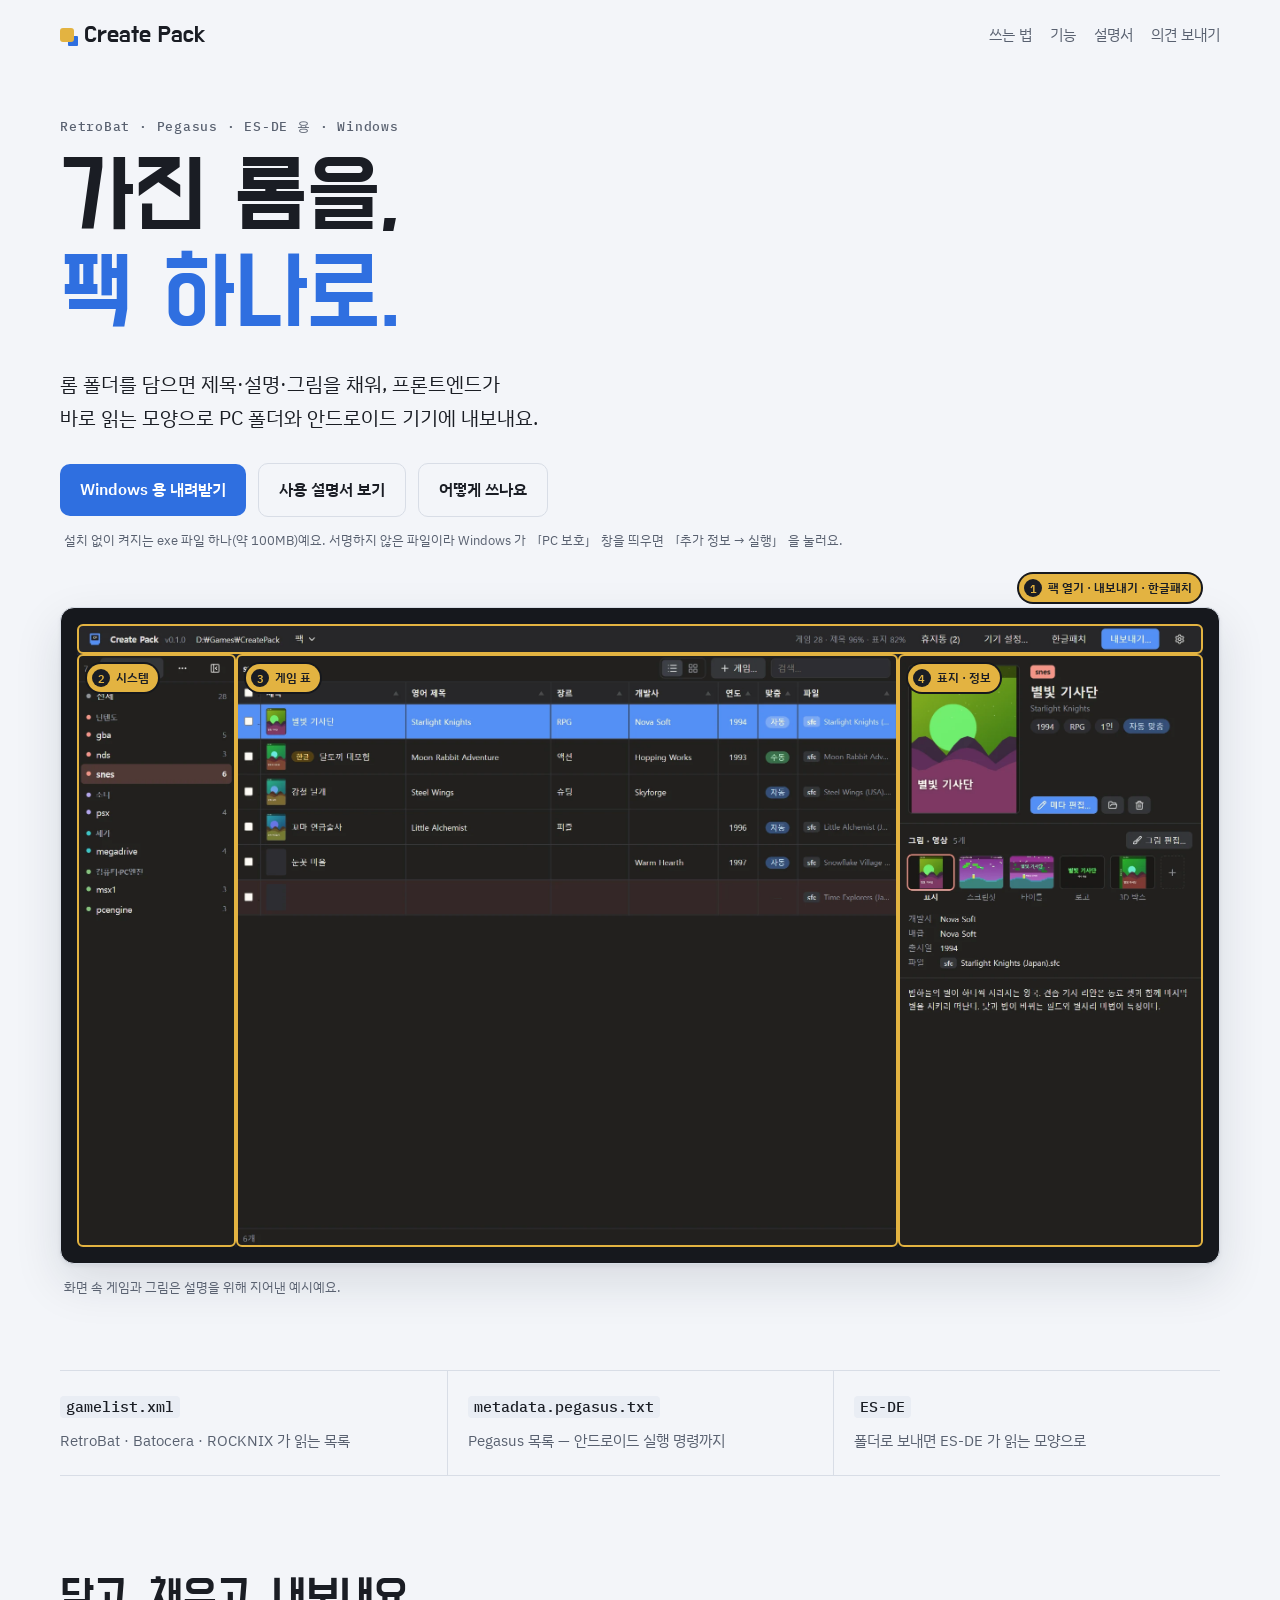
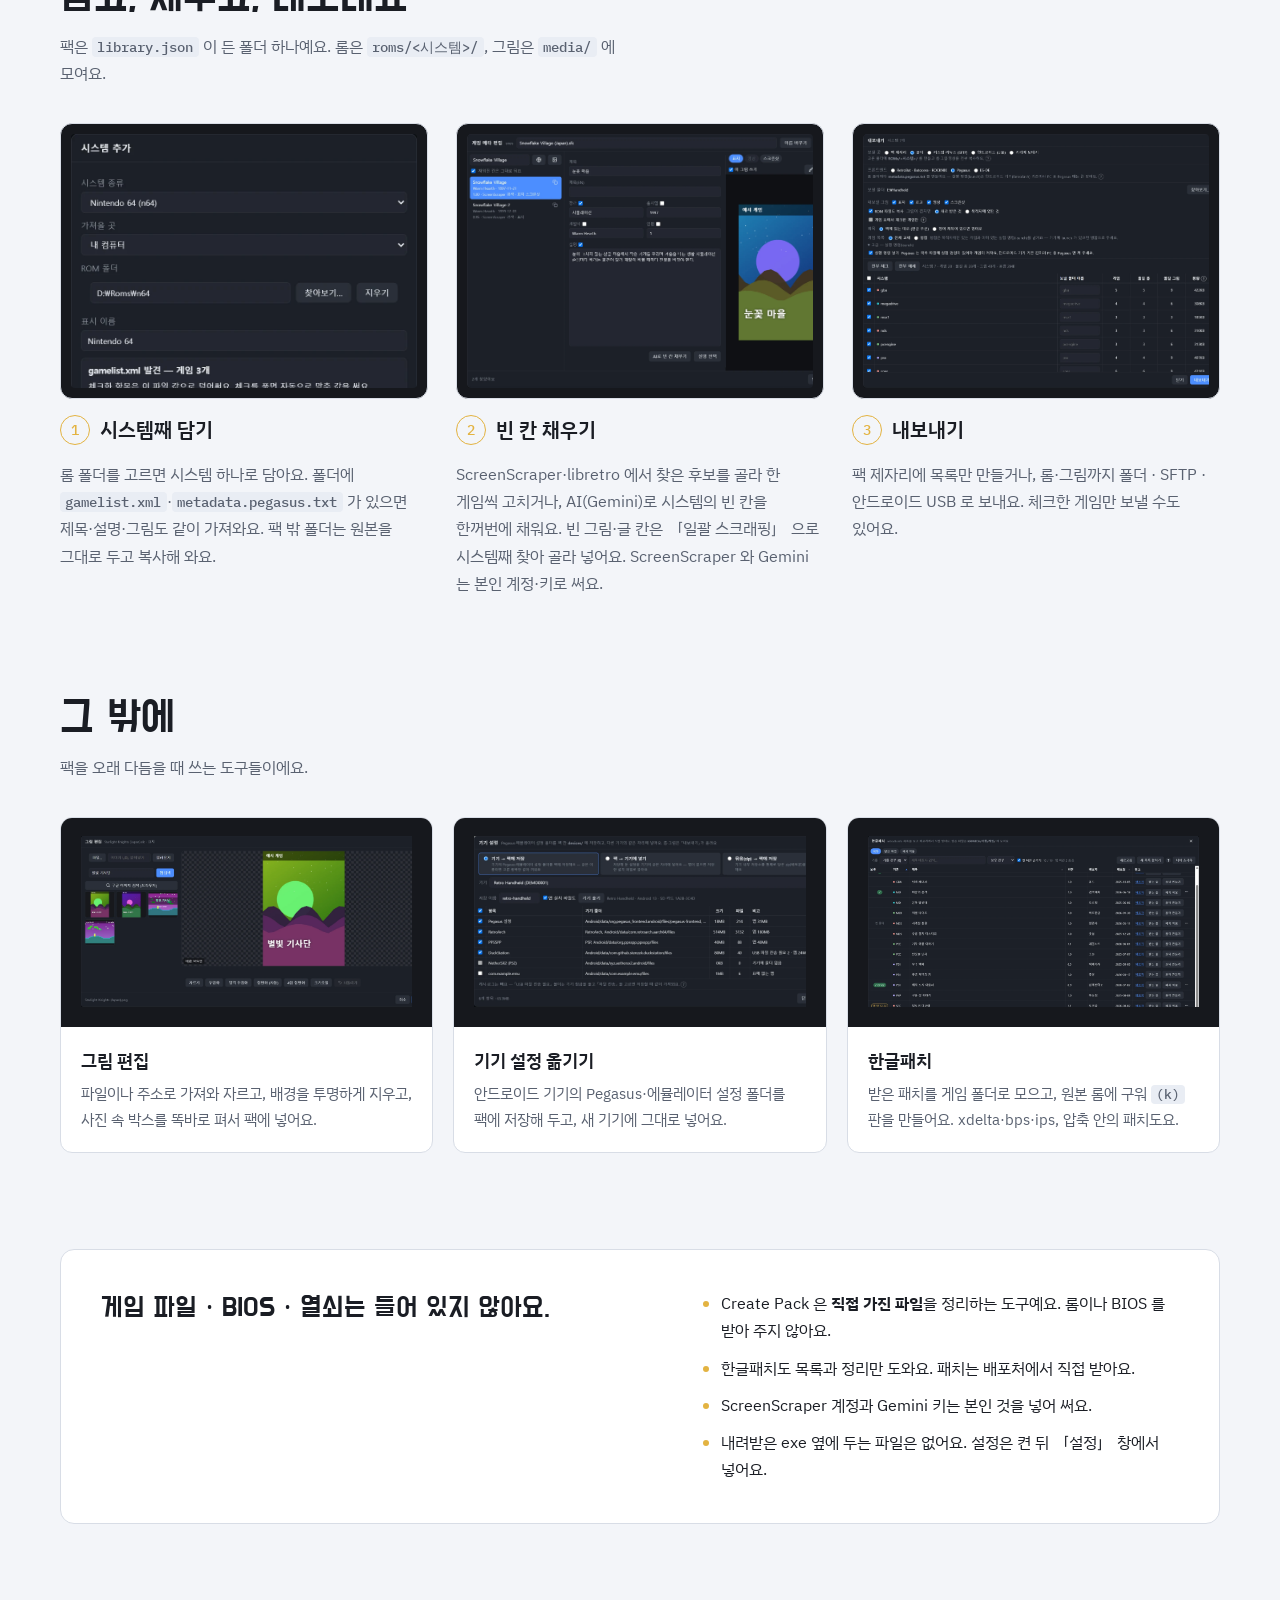
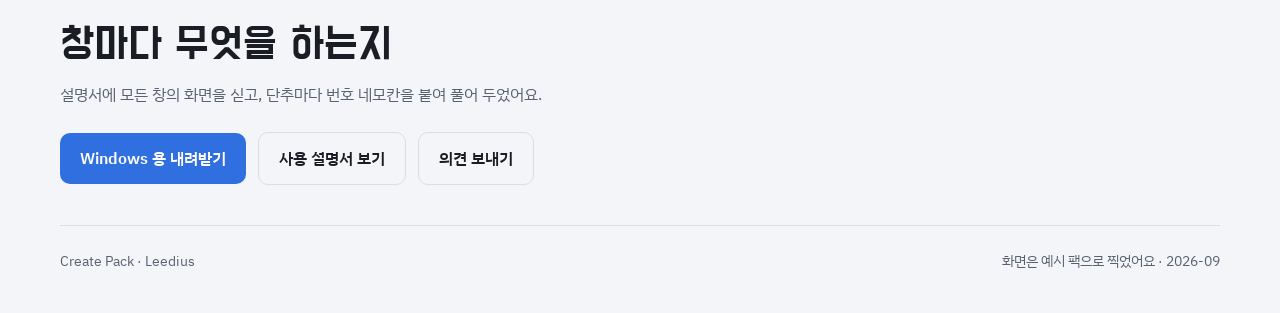
==== index.html @ d99683e2 "[Feat] 소개 페이지에 「의견 보내기」 창을 둔다 - 머리줄과 끝 구역에 「의견 보내기」 단추, 누르면 dialog 폼(종류 버그·제안·기타 · 내용 3000자 · Turnst" ====
<!doctype html>
<html lang="ko">
<head>
<meta charset="utf-8">
<meta name="viewport" content="width=device-width, initial-scale=1, viewport-fit=cover">
<title>Create Pack</title>
<meta name="description" content="가진 롬 폴더를 담으면 제목·설명·그림을 채워 RetroBat·Pegasus·ES-DE 가 바로 읽는 모양으로 내보내 주는 Windows 앱이에요.">
<link rel="preconnect" href="https://fonts.googleapis.com">
<link rel="preconnect" href="https://fonts.gstatic.com" crossorigin>
<link rel="stylesheet" href="https://fonts.googleapis.com/css2?family=Do+Hyeon&family=IBM+Plex+Mono:wght@500&family=IBM+Plex+Sans+KR:wght@400;500;600&display=swap">
<style>
/* 색은 앱 화면(style.css)의 토큰을 그대로 쓴다. 호박색은 앱의 경고색이자 설명서 네모칸 색이다. */
:root{
  color-scheme:light;
  --bg:#f3f5f9;--panel:#ffffff;--line:#d8dde6;--text:#1a1d24;--dim:#596170;--accent:#2f6fe0;--accent-ink:#ffffff;
  --mark:#e3b341;--bad:#c0392b;--screen:#16181d;--code:#e9edf4;--shadow:0 2px 4px rgb(20 30 50/.06),0 18px 48px rgb(20 30 50/.12);
  --f-body:"IBM Plex Sans KR","Malgun Gothic","Apple SD Gothic Neo",system-ui,sans-serif;
  --f-disp:"Do Hyeon","IBM Plex Sans KR","Malgun Gothic",sans-serif;
  --f-mono:"IBM Plex Mono",Consolas,"Malgun Gothic",monospace;
}
@media (prefers-color-scheme:dark){:root:not([data-theme="light"]){
  color-scheme:dark;--bg:#16181d;--panel:#1d2027;--line:#2b303a;--text:#e6e8ec;--dim:#8b93a1;--accent:#4c8dff;--accent-ink:#0d1220;--bad:#ff7b72;
  --screen:#0f1115;--code:#262a33;--shadow:0 2px 4px rgb(0 0 0/.35),0 18px 48px rgb(0 0 0/.4);
}}
:root[data-theme="dark"]{
  color-scheme:dark;--bg:#16181d;--panel:#1d2027;--line:#2b303a;--text:#e6e8ec;--dim:#8b93a1;--accent:#4c8dff;--accent-ink:#0d1220;--bad:#ff7b72;
  --screen:#0f1115;--code:#262a33;--shadow:0 2px 4px rgb(0 0 0/.35),0 18px 48px rgb(0 0 0/.4);
}
*{box-sizing:border-box}
html{scroll-behavior:smooth}
body{margin:0;background:var(--bg);color:var(--text);font:16px/1.7 var(--f-body);padding-inline:16px;word-break:keep-all;overflow-wrap:anywhere}
img{max-width:100%;display:block}
a{color:var(--accent)}
a:focus-visible,button:focus-visible{outline:2px solid var(--accent);outline-offset:3px;border-radius:4px}
code{font:500 .85em var(--f-mono);background:var(--code);padding:.08em .4em;border-radius:4px;white-space:nowrap}
.wrap{max-width:1160px;margin-inline:auto}
header.top{display:flex;align-items:center;justify-content:space-between;gap:16px;padding-block:22px}
.logo{font:24px/1 var(--f-disp);color:var(--text);text-decoration:none;display:flex;align-items:center;gap:10px}
.logo .dot{width:14px;height:14px;border-radius:3px;background:var(--mark);box-shadow:6px 6px 0 -2px var(--accent)}
header.top nav{display:flex;gap:18px;font-size:15px}
header.top nav a{color:var(--dim);text-decoration:none}
header.top nav a:hover{color:var(--text)}
header.top nav button{background:none;border:0;padding:0;font:inherit;color:var(--dim);cursor:pointer}
/* 메뉴가 넷이라 좁은 화면에서는 글자를 쪼개지 말고 메뉴 줄째로 로고 아래로 내린다 */
header.top{flex-wrap:wrap}
.logo,header.top nav>*{white-space:nowrap}
header.top nav button:hover{color:var(--text)}

.hero{padding-block:48px 0}
.hero .kicker{font:500 13px var(--f-mono);letter-spacing:.06em;color:var(--dim);margin:0 0 14px}
.hero h1{font:clamp(44px,8vw,96px)/1.02 var(--f-disp);margin:0;letter-spacing:-.01em;text-wrap:balance}
.hero h1 em{font-style:normal;color:var(--accent)}
.hero .lead{font-size:clamp(17px,2vw,20px);max-width:40ch;margin:22px 0 28px;color:var(--text)}
.cta{display:flex;flex-wrap:wrap;gap:12px;align-items:center}
.btn{display:inline-flex;align-items:center;gap:8px;font-weight:600;text-decoration:none;padding:12px 20px;border-radius:10px;background:var(--accent);color:var(--accent-ink)}
.btn.ghost{background:transparent;color:var(--text);border:1px solid var(--line)}
.btn:hover{filter:brightness(1.08)}
button.btn{border:0;cursor:pointer;font-family:inherit;font-size:inherit;line-height:inherit}
button.btn:disabled{opacity:.6;cursor:default;filter:none}

/* 첫 화면 — 설명서와 같은 번호 네모칸을 앱 화면 위에 얹는다 */
.screen{margin-top:56px;background:var(--screen);border-radius:14px;padding:clamp(8px,1.4vw,16px);box-shadow:var(--shadow);border:1px solid var(--line)}
.stage{position:relative;aspect-ratio:1680/900}
.stage img{width:100%;height:auto;border-radius:6px}
.box{position:absolute;border:2px solid var(--mark);border-radius:6px;background:rgb(227 179 65/.05)}
.box span{position:absolute;left:8px;top:8px;display:inline-flex;align-items:center;gap:6px;background:var(--mark);color:#1a1d24;font:600 12px/1 var(--f-body);padding:5px 9px 5px 5px;border-radius:999px;white-space:nowrap;box-shadow:0 0 0 2px #16181d}
.box span b{font:600 11px/18px var(--f-mono);background:#1a1d24;color:var(--mark);border-radius:50%;width:18px;height:18px;text-align:center}
.b1{left:0;top:0;width:100%;height:4.9%}
.b1 span{left:auto;right:0;top:auto;bottom:calc(100% + 24px)}
.b2{left:0;top:4.9%;width:14.15%;height:95.1%}
.b3{left:14.15%;top:4.9%;width:58.73%;height:95.1%}
.b4{left:72.88%;top:4.9%;width:27.12%;height:95.1%}
.shot-note{font-size:13px;color:var(--dim);margin:12px 4px 0}

/* 읽고 쓰는 파일 — 이 앱의 결과물은 결국 이 파일 이름들이다 */
.formats{margin-top:72px;display:grid;grid-template-columns:repeat(auto-fit,minmax(min(100%,240px),1fr));border-block:1px solid var(--line)}
.formats div{padding:22px 20px 22px 0}
.formats div+div{border-left:1px solid var(--line);padding-left:20px}
.formats code{font-size:15px}
.formats p{margin:8px 0 0;color:var(--dim);font-size:14.5px}

h2{font:clamp(30px,4vw,44px)/1.15 var(--f-disp);margin:0 0 10px;text-wrap:balance}
.sec{padding-top:96px}
.sec>.sub{color:var(--dim);max-width:60ch;margin:0 0 36px}

/* 세 단계 — 실제로 이 순서로 쓴다 */
.steps{display:grid;grid-template-columns:repeat(3,minmax(0,1fr));gap:28px;counter-reset:s}
.step{counter-increment:s;display:flex;flex-direction:column;gap:14px}
.step .pic{background:var(--screen);border-radius:12px;padding:10px;border:1px solid var(--line);aspect-ratio:4/3;overflow:hidden}
.step .pic img{width:100%;height:100%;object-fit:cover;object-position:left top;border-radius:4px}
.step h3{margin:0;font-size:20px;font-weight:600;display:flex;align-items:baseline;gap:10px}
.step h3::before{content:counter(s);font:500 14px var(--f-mono);color:var(--mark);border:1.5px solid var(--mark);border-radius:50%;width:28px;height:28px;display:inline-grid;place-items:center;flex:none;transform:translateY(-2px)}
.step p{margin:0;color:var(--dim)}

.more{display:grid;grid-template-columns:repeat(3,minmax(0,1fr));gap:20px}
.card{background:var(--panel);border:1px solid var(--line);border-radius:12px;overflow:hidden;display:flex;flex-direction:column}
.card .pic{background:var(--screen);aspect-ratio:16/9;overflow:hidden}
.card .pic img{width:100%;height:100%;object-fit:cover;object-position:left top}
.card div{padding:18px 20px 20px}
.card h3{margin:0 0 6px;font-size:18px;font-weight:600}
.card p{margin:0;color:var(--dim);font-size:15px}

.facts{margin-top:96px;display:grid;grid-template-columns:minmax(0,1.2fr) minmax(0,1fr);gap:32px;align-items:start;background:var(--panel);border:1px solid var(--line);border-radius:14px;padding:clamp(22px,4vw,40px)}
.facts h2{font-size:clamp(26px,3vw,34px)}
.facts ul{margin:0;padding-left:1.1em;display:grid;gap:10px}
.facts li::marker{color:var(--mark)}
.facts .big{font:clamp(22px,2.6vw,28px)/1.35 var(--f-disp);margin:0;text-wrap:balance}

.end{padding-block:96px 40px;text-align:left}
.end p{color:var(--dim);max-width:52ch;margin:0 0 24px}
footer{border-top:1px solid var(--line);padding-block:24px 40px;color:var(--dim);font-size:13.5px;display:flex;flex-wrap:wrap;gap:8px 20px;justify-content:space-between}

/* 의견 보내기 창 — 글은 Cloudflare Worker 를 거쳐 개발자 텔레그램으로 간다 */
#feedback{width:min(560px,calc(100vw - 32px));max-height:calc(100dvh - 32px);background:var(--panel);color:var(--text);border:1px solid var(--line);border-radius:14px;padding:clamp(20px,4vw,28px);box-shadow:var(--shadow)}
#feedback::backdrop{background:rgb(10 12 16/.55)}
#feedback h2{font-size:28px}
#feedback form{display:grid;gap:14px}
#feedback .note{margin:0;color:var(--dim);font-size:14px}
#feedback fieldset{border:0;margin:0;padding:0;display:flex;flex-wrap:wrap;gap:6px 18px}
#feedback legend{font-weight:600;padding:0;margin-bottom:6px;width:100%}
#feedback label{display:inline-flex;align-items:center;gap:6px}
#feedback textarea{width:100%;min-height:9em;resize:vertical;font:inherit;color:var(--text);background:var(--bg);border:1px solid var(--line);border-radius:8px;padding:10px 12px}
#feedback textarea:focus-visible{outline:2px solid var(--accent);outline-offset:1px}
#feedback .field{display:grid;gap:6px}
#feedback .field>span{font-weight:600}
#fb-status{margin:0;min-height:1.7em;font-size:14.5px}
#fb-status.bad{color:var(--bad)}
#feedback .actions{display:flex;flex-wrap:wrap;gap:10px;justify-content:flex-end}

@media (max-width:900px){
  .steps,.more{grid-template-columns:minmax(0,1fr)}
  .step .pic{aspect-ratio:16/10}
  .facts{grid-template-columns:minmax(0,1fr)}
  .formats div+div{border-left:0;padding-left:0;border-top:1px solid var(--line)}
}
@media (max-width:560px){
  header.top nav{gap:12px;font-size:14px}
  .box span{font-size:10.5px;padding:3px 7px 3px 3px;left:4px;top:4px}
  .box span b{width:15px;height:15px;line-height:15px;font-size:10px}
  .b1 span{display:none}
  .b2 span{font-size:0;padding:3px}
}
@media (prefers-reduced-motion:reduce){html{scroll-behavior:auto}}
</style>
</head>
<body>
<div class="wrap">
<header class="top">
  <a class="logo" href="./"><span class="dot" aria-hidden="true"></span>Create Pack</a>
  <nav aria-label="바로 가기"><a href="#how">쓰는 법</a><a href="#more">기능</a><a href="manual.html">설명서</a><button type="button" data-feedback>의견 보내기</button></nav>
</header>

<main>
<section class="hero">
  <p class="kicker">RetroBat · Pegasus · ES-DE 용 · Windows</p>
  <h1>가진 롬을,<br><em>팩 하나로.</em></h1>
  <p class="lead">롬 폴더를 담으면 제목·설명·그림을 채워, 프론트엔드가 바로 읽는 모양으로 PC 폴더와 안드로이드 기기에 내보내요.</p>
  <div class="cta">
    <a class="btn" href="https://github.com/Leedius/Leedius.github.io/releases/latest/download/CreatePack.exe">Windows 용 내려받기</a>
    <a class="btn ghost" href="manual.html">사용 설명서 보기</a>
    <a class="btn ghost" href="#how">어떻게 쓰나요</a>
  </div>
  <p class="shot-note">설치 없이 켜지는 exe 파일 하나(약 100MB)예요. 서명하지 않은 파일이라 Windows 가 「PC 보호」 창을 띄우면 「추가 정보 → 실행」 을 눌러요.</p>
  <div class="screen">
    <div class="stage">
      <img src="assets/overview.webp" alt="Create Pack 메인 창. 왼쪽 시스템 목록, 가운데 게임 표, 오른쪽에 고른 게임의 표지와 설명이 보인다." width="2544" height="1409">
      <div class="box b1"><span><b>1</b>팩 열기 · 내보내기 · 한글패치</span></div>
      <div class="box b2"><span><b>2</b>시스템</span></div>
      <div class="box b3"><span><b>3</b>게임 표</span></div>
      <div class="box b4"><span><b>4</b>표지 · 정보</span></div>
    </div>
  </div>
  <p class="shot-note">화면 속 게임과 그림은 설명을 위해 지어낸 예시예요.</p>

  <div class="formats">
    <div><code>gamelist.xml</code><p>RetroBat · Batocera · ROCKNIX 가 읽는 목록</p></div>
    <div><code>metadata.pegasus.txt</code><p>Pegasus 목록 — 안드로이드 실행 명령까지</p></div>
    <div><code>ES-DE</code><p>폴더로 보내면 ES-DE 가 읽는 모양으로</p></div>
  </div>
</section>

<section class="sec" id="how">
  <h2>담고, 채우고, 내보내요</h2>
  <p class="sub">팩은 <code>library.json</code> 이 든 폴더 하나예요. 롬은 <code>roms/&lt;시스템&gt;/</code>, 그림은 <code>media/</code> 에 모여요.</p>
  <div class="steps">
    <article class="step">
      <div class="pic"><img src="assets/sysadd.webp" alt="시스템 추가 창" loading="lazy" width="780" height="783"></div>
      <h3>시스템째 담기</h3>
      <p>롬 폴더를 고르면 시스템 하나로 담아요. 폴더에 <code>gamelist.xml</code>·<code>metadata.pegasus.txt</code> 가 있으면 제목·설명·그림도 같이 가져와요. 팩 밖 폴더는 원본을 그대로 두고 복사해 와요.</p>
    </article>
    <article class="step">
      <div class="pic"><img src="assets/editor.webp" alt="게임 메타 편집 창" loading="lazy" width="1770" height="1178"></div>
      <h3>빈 칸 채우기</h3>
      <p>ScreenScraper·libretro 에서 찾은 후보를 골라 한 게임씩 고치거나, AI(Gemini)로 시스템의 빈 칸을 한꺼번에 채워요. 빈 그림·글 칸은 「일괄 스크래핑」 으로 시스템째 찾아 골라 넣어요. ScreenScraper 와 Gemini 는 본인 계정·키로 써요.</p>
    </article>
    <article class="step">
      <div class="pic"><img src="assets/export-folder.webp" alt="내보내기 창" loading="lazy" width="1770" height="1268"></div>
      <h3>내보내기</h3>
      <p>팩 제자리에 목록만 만들거나, 롬·그림까지 폴더 · SFTP · 안드로이드 USB 로 보내요. 체크한 게임만 보낼 수도 있어요.</p>
    </article>
  </div>
</section>

<section class="sec" id="more">
  <h2>그 밖에</h2>
  <p class="sub">팩을 오래 다듬을 때 쓰는 도구들이에요.</p>
  <div class="more">
    <article class="card">
      <div class="pic"><img src="assets/img.webp" alt="그림 편집 창" loading="lazy" width="1920" height="939"></div>
      <div><h3>그림 편집</h3><p>파일이나 주소로 가져와 자르고, 배경을 투명하게 지우고, 사진 속 박스를 똑바로 펴서 팩에 넣어요.</p></div>
    </article>
    <article class="card">
      <div class="pic"><img src="assets/setup.webp" alt="기기 설정 창" loading="lazy" width="1770" height="812"></div>
      <div><h3>기기 설정 옮기기</h3><p>안드로이드 기기의 Pegasus·에뮬레이터 설정 폴더를 팩에 저장해 두고, 새 기기에 그대로 넣어요.</p></div>
    </article>
    <article class="card">
      <div class="pic"><img src="assets/kr-list.webp" alt="한글패치 목록 창" loading="lazy" width="2100" height="1268"></div>
      <div><h3>한글패치</h3><p>받은 패치를 게임 폴더로 모으고, 원본 롬에 구워 <code>(k)</code> 판을 만들어요. xdelta·bps·ips, 압축 안의 패치도요.</p></div>
    </article>
  </div>
</section>

<section class="facts">
  <p class="big">게임 파일 · BIOS · 열쇠는 들어 있지 않아요.</p>
  <ul>
    <li>Create Pack 은 <b>직접 가진 파일</b>을 정리하는 도구예요. 롬이나 BIOS 를 받아 주지 않아요.</li>
    <li>한글패치도 목록과 정리만 도와요. 패치는 배포처에서 직접 받아요.</li>
    <li>ScreenScraper 계정과 Gemini 키는 본인 것을 넣어 써요.</li>
    <li>내려받은 exe 옆에 두는 파일은 없어요. 설정은 켠 뒤 「설정」 창에서 넣어요.</li>
  </ul>
</section>

<section class="end">
  <h2>창마다 무엇을 하는지</h2>
  <p>설명서에 모든 창의 화면을 싣고, 단추마다 번호 네모칸을 붙여 풀어 두었어요.</p>
  <div class="cta">
    <a class="btn" href="https://github.com/Leedius/Leedius.github.io/releases/latest/download/CreatePack.exe">Windows 용 내려받기</a>
    <a class="btn ghost" href="manual.html">사용 설명서 보기</a>
    <button type="button" class="btn ghost" data-feedback>의견 보내기</button>
  </div>
</section>
</main>

<footer>
  <span>Create Pack · Leedius</span>
  <span>화면은 예시 팩으로 찍었어요 · 2026-09</span>
</footer>
</div>

<!-- 의견 보내기 창. action 은 Cloudflare Worker 주소, data-sitekey 는 Turnstile 공개 키다(둘 다 비밀이 아니다).
     봇 토큰은 Worker 에만 있다 — 이 저장소가 공개라서 페이지에 두면 누구나 가져간다. -->
<dialog id="feedback" aria-labelledby="fb-title">
  <form id="fb-form" action="" method="post">
    <h2 id="fb-title">의견 보내기</h2>
    <p class="note">버그나 바라는 점을 적어 주세요. 개발자 텔레그램으로 바로 가요. 답장은 드리지 못해요.</p>
    <fieldset>
      <legend>종류</legend>
      <label><input type="radio" name="kind" value="bug" checked> 버그</label>
      <label><input type="radio" name="kind" value="idea"> 제안</label>
      <label><input type="radio" name="kind" value="etc"> 기타</label>
    </fieldset>
    <label class="field"><span>내용</span>
      <textarea name="text" required maxlength="3000" placeholder="어느 창에서 무엇을 눌렀더니 어떻게 됐는지 적어 주면 고치기 쉬워요."></textarea>
    </label>
    <div class="cf-turnstile" data-sitekey=""></div>
    <p class="note">글은 Cloudflare 와 Telegram 을 거쳐 전달돼요. 이름·이메일·폴더 경로 같은 개인 정보는 빼고 적어 주세요.</p>
    <p id="fb-status" role="status"></p>
    <div class="actions">
      <button type="button" class="btn ghost" data-close>닫기</button>
      <button type="submit" class="btn">보내기</button>
    </div>
  </form>
</dialog>
<script>
// 의견 보내기 — 창을 처음 열 때 Turnstile(사람 확인) 스크립트를 불러 방문자마다 Cloudflare 를 부르지 않게 한다.
// 보낼 때는 FormData 를 그대로 Worker 로 보낸다. 위젯이 폼 안에 cf-turnstile-response 칸을 스스로 넣는다.
(() => {
  const dialog = document.getElementById('feedback');
  const form = document.getElementById('fb-form');
  const status = document.getElementById('fb-status');
  const send = form.querySelector('[type=submit]');
  const say = (text, bad = false) => { status.textContent = text; status.className = bad ? 'bad' : ''; };

  document.querySelectorAll('[data-feedback]').forEach((b) => b.addEventListener('click', () => {
    say('');
    dialog.showModal();
    if (!document.getElementById('ts-api')) {
      // 보통 위젯은 300px 이라 아주 좁은 화면에서는 창 밖으로 나간다. 그때는 작은 위젯(150px)을 쓴다.
      if (innerWidth < 380) form.querySelector('.cf-turnstile').dataset.size = 'compact';
      const s = document.createElement('script');
      s.id = 'ts-api';
      s.src = 'https://challenges.cloudflare.com/turnstile/v0/api.js';
      // 실패한 태그를 지워야 창을 다시 열 때 새로 불러온다.
      s.onerror = () => { s.remove(); say('사람 확인을 불러오지 못했어요. 잠시 뒤 창을 다시 열어 주세요.', true); };
      document.head.append(s);
    }
  }));
  dialog.querySelector('[data-close]').addEventListener('click', () => dialog.close());

  form.addEventListener('submit', async (e) => {
    e.preventDefault();
    const data = new FormData(form);
    if (!data.get('cf-turnstile-response')) { say('사람 확인이 끝나면 다시 눌러 주세요.', true); return; }
    send.disabled = true;
    say('보내는 중…');
    try {
      const res = await fetch(form.action, { method: 'POST', body: data });
      if (!res.ok) throw new Error(String(res.status));
      form.reset();
      say('보냈어요. 고마워요!');
    } catch {
      say('보내지 못했어요. 잠시 뒤 다시 눌러 주세요.', true);
    } finally {
      send.disabled = false;
      // 확인 토큰은 한 번만 쓸 수 있어서 보낼 때마다 새로 받는다.
      window.turnstile?.reset();
    }
  });
})();
</script>
</body>
</html>
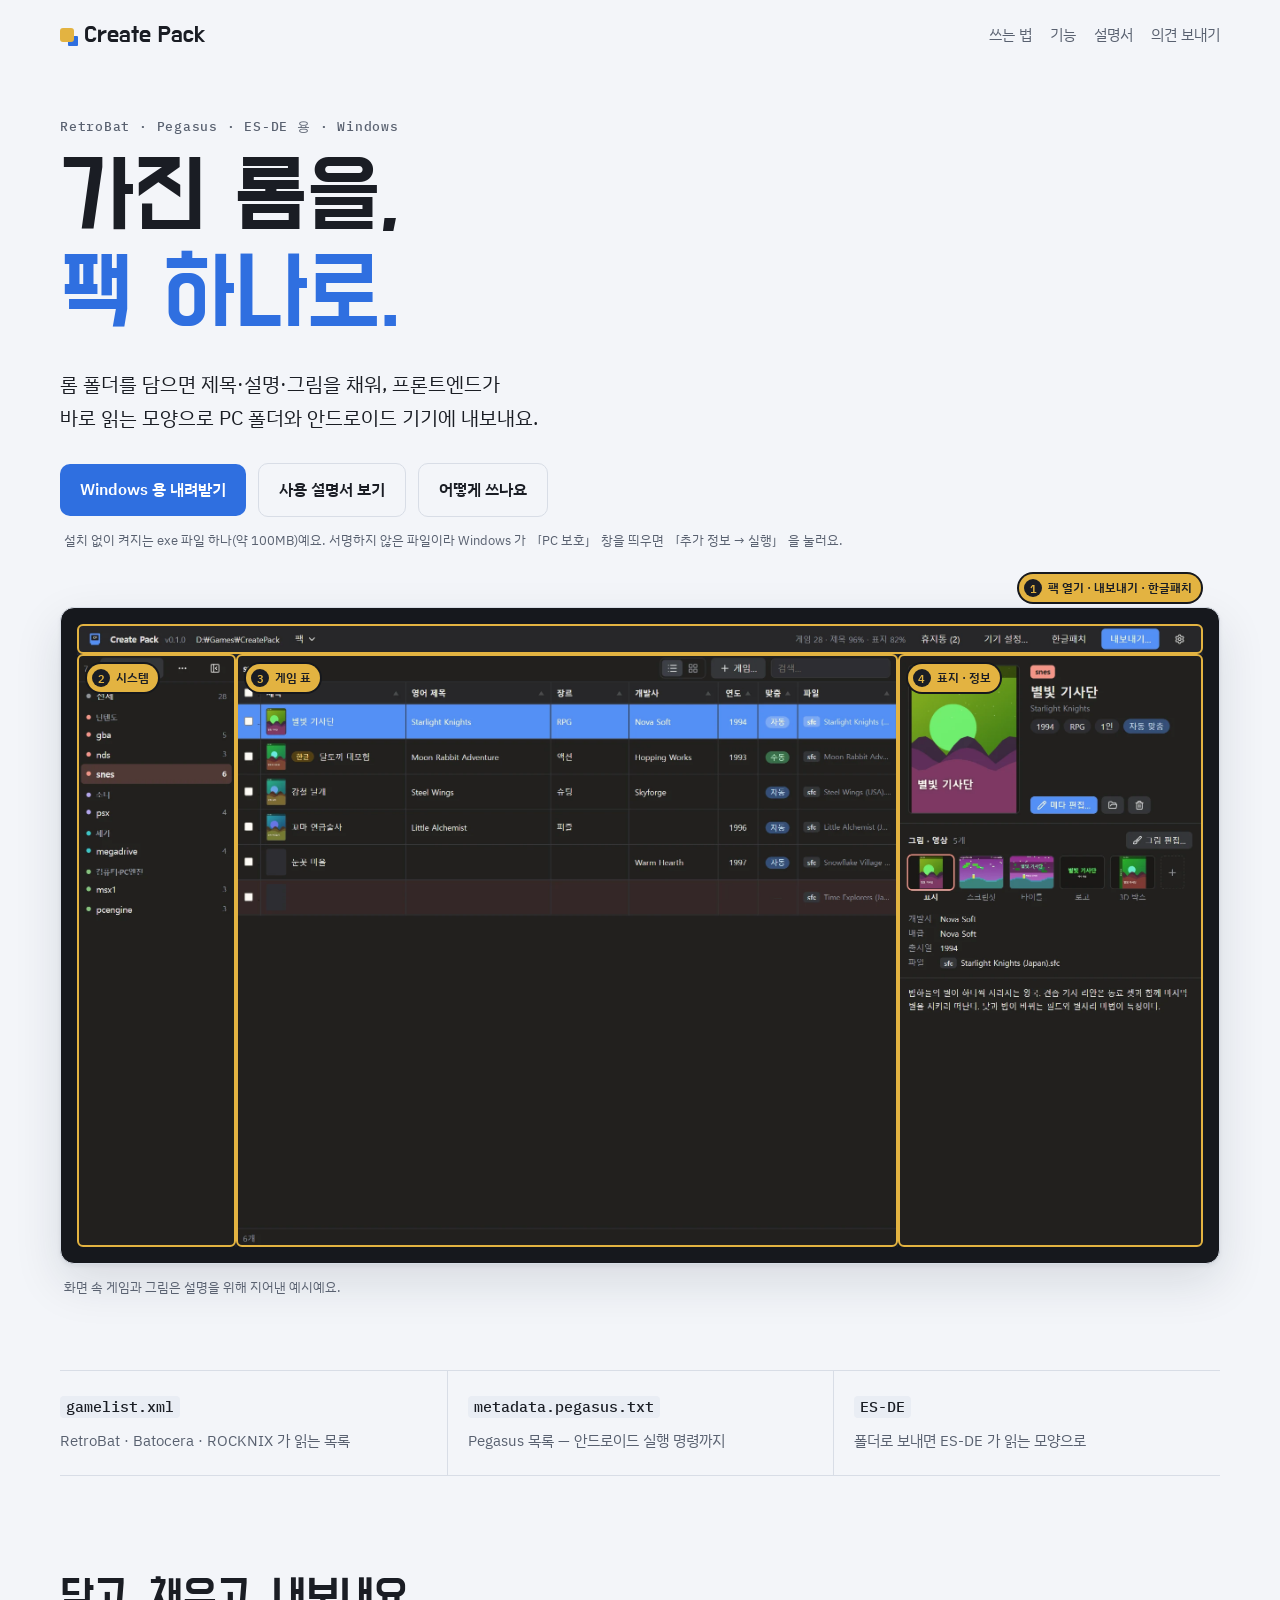
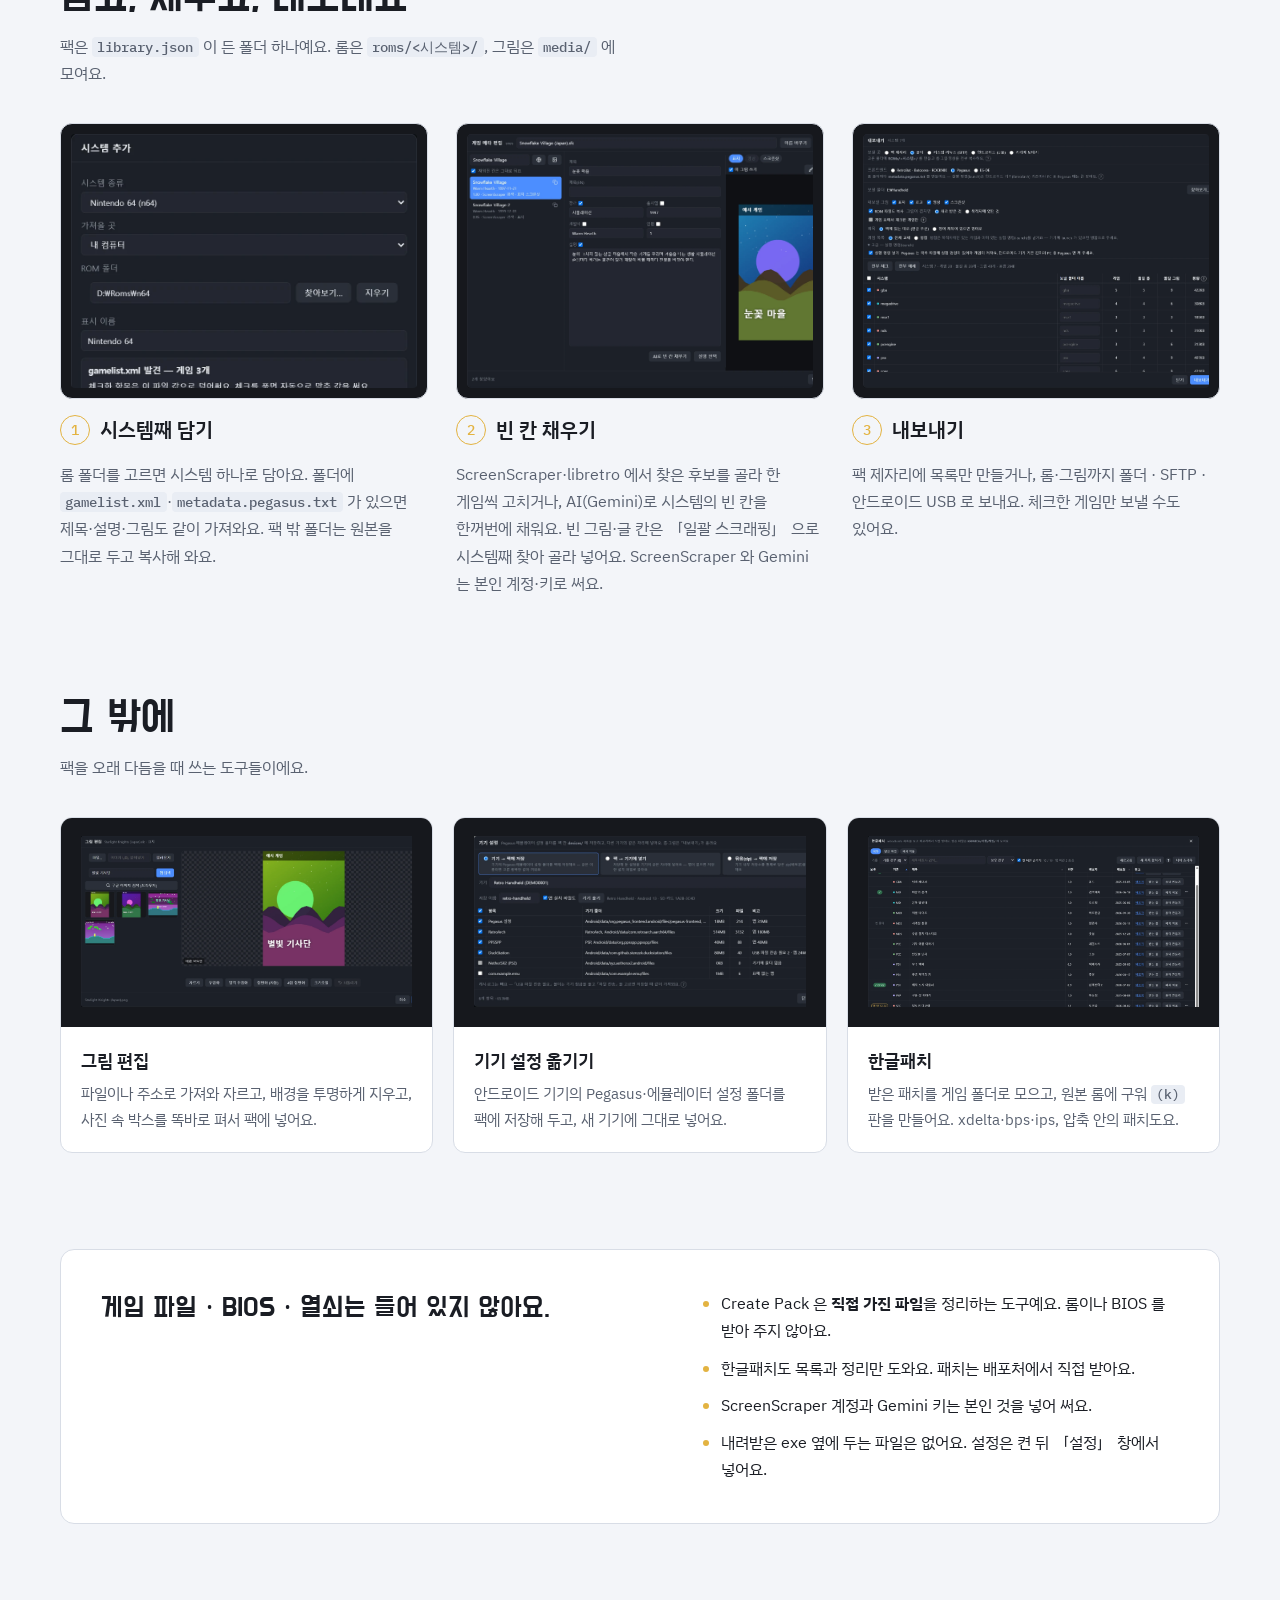
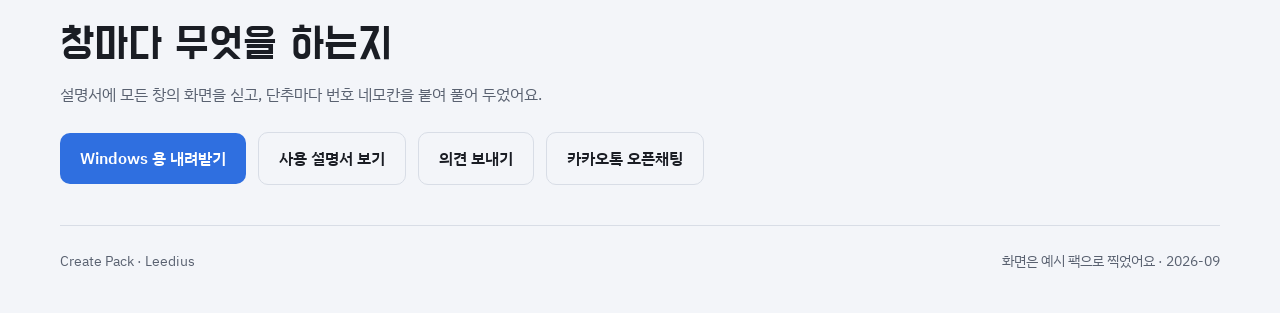
==== commit c99afc6d: "Merge branch 'feat/kakao-openchat'" ====
--- a/index.html
+++ b/index.html
@@ -237,6 +237,7 @@
     <a class="btn" href="https://github.com/Leedius/Leedius.github.io/releases/latest/download/CreatePack.exe">Windows 용 내려받기</a>
     <a class="btn ghost" href="manual.html">사용 설명서 보기</a>
     <button type="button" class="btn ghost" data-feedback>의견 보내기</button>
+    <a class="btn ghost" href="https://open.kakao.com/o/sHHxYKPi" target="_blank" rel="noopener">카카오톡 오픈채팅</a>
   </div>
 </section>
 </main>
@@ -250,9 +251,9 @@
 <!-- 의견 보내기 창. action 은 Cloudflare Worker 주소, data-sitekey 는 Turnstile 공개 키다(둘 다 비밀이 아니다).
      봇 토큰은 Worker 에만 있다 — 이 저장소가 공개라서 페이지에 두면 누구나 가져간다. -->
 <dialog id="feedback" aria-labelledby="fb-title">
-  <form id="fb-form" action="" method="post">
+  <form id="fb-form" action="https://create-pack-feedback.createpack.workers.dev/" method="post">
     <h2 id="fb-title">의견 보내기</h2>
-    <p class="note">버그나 바라는 점을 적어 주세요. 개발자 텔레그램으로 바로 가요. 답장은 드리지 못해요.</p>
+    <p class="note">버그나 바라는 점을 적어 주세요. 개발자 텔레그램으로 바로 가요. 답장은 드리지 못해요. 묻고 답하려면 <a href="https://open.kakao.com/o/sHHxYKPi" target="_blank" rel="noopener">카카오톡 오픈채팅</a>으로 와 주세요.</p>
     <fieldset>
       <legend>종류</legend>
       <label><input type="radio" name="kind" value="bug" checked> 버그</label>
@@ -262,7 +263,7 @@
     <label class="field"><span>내용</span>
       <textarea name="text" required maxlength="3000" placeholder="어느 창에서 무엇을 눌렀더니 어떻게 됐는지 적어 주면 고치기 쉬워요."></textarea>
     </label>
-    <div class="cf-turnstile" data-sitekey=""></div>
+    <div class="cf-turnstile" data-sitekey="0x4AAAAAAFJvJM4DCD_cW4gq"></div>
     <p class="note">글은 Cloudflare 와 Telegram 을 거쳐 전달돼요. 이름·이메일·폴더 경로 같은 개인 정보는 빼고 적어 주세요.</p>
     <p id="fb-status" role="status"></p>
     <div class="actions">
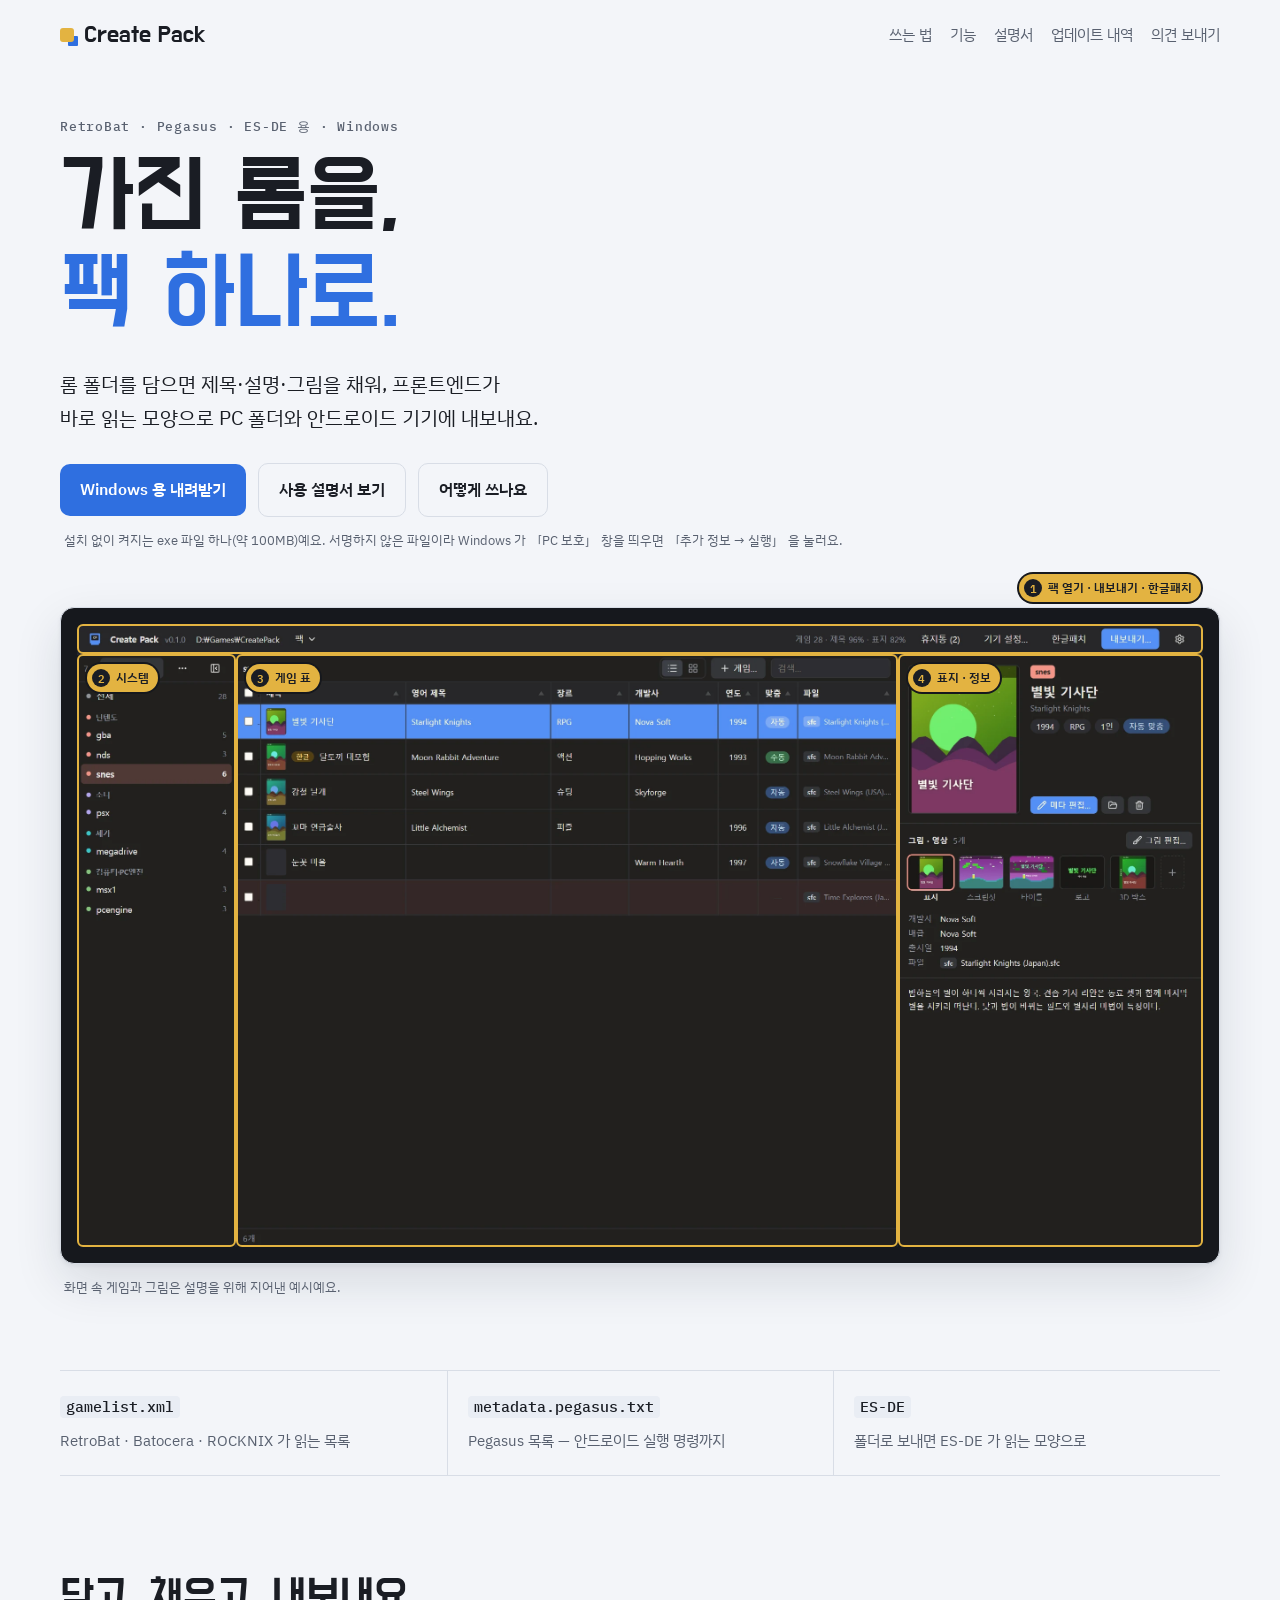
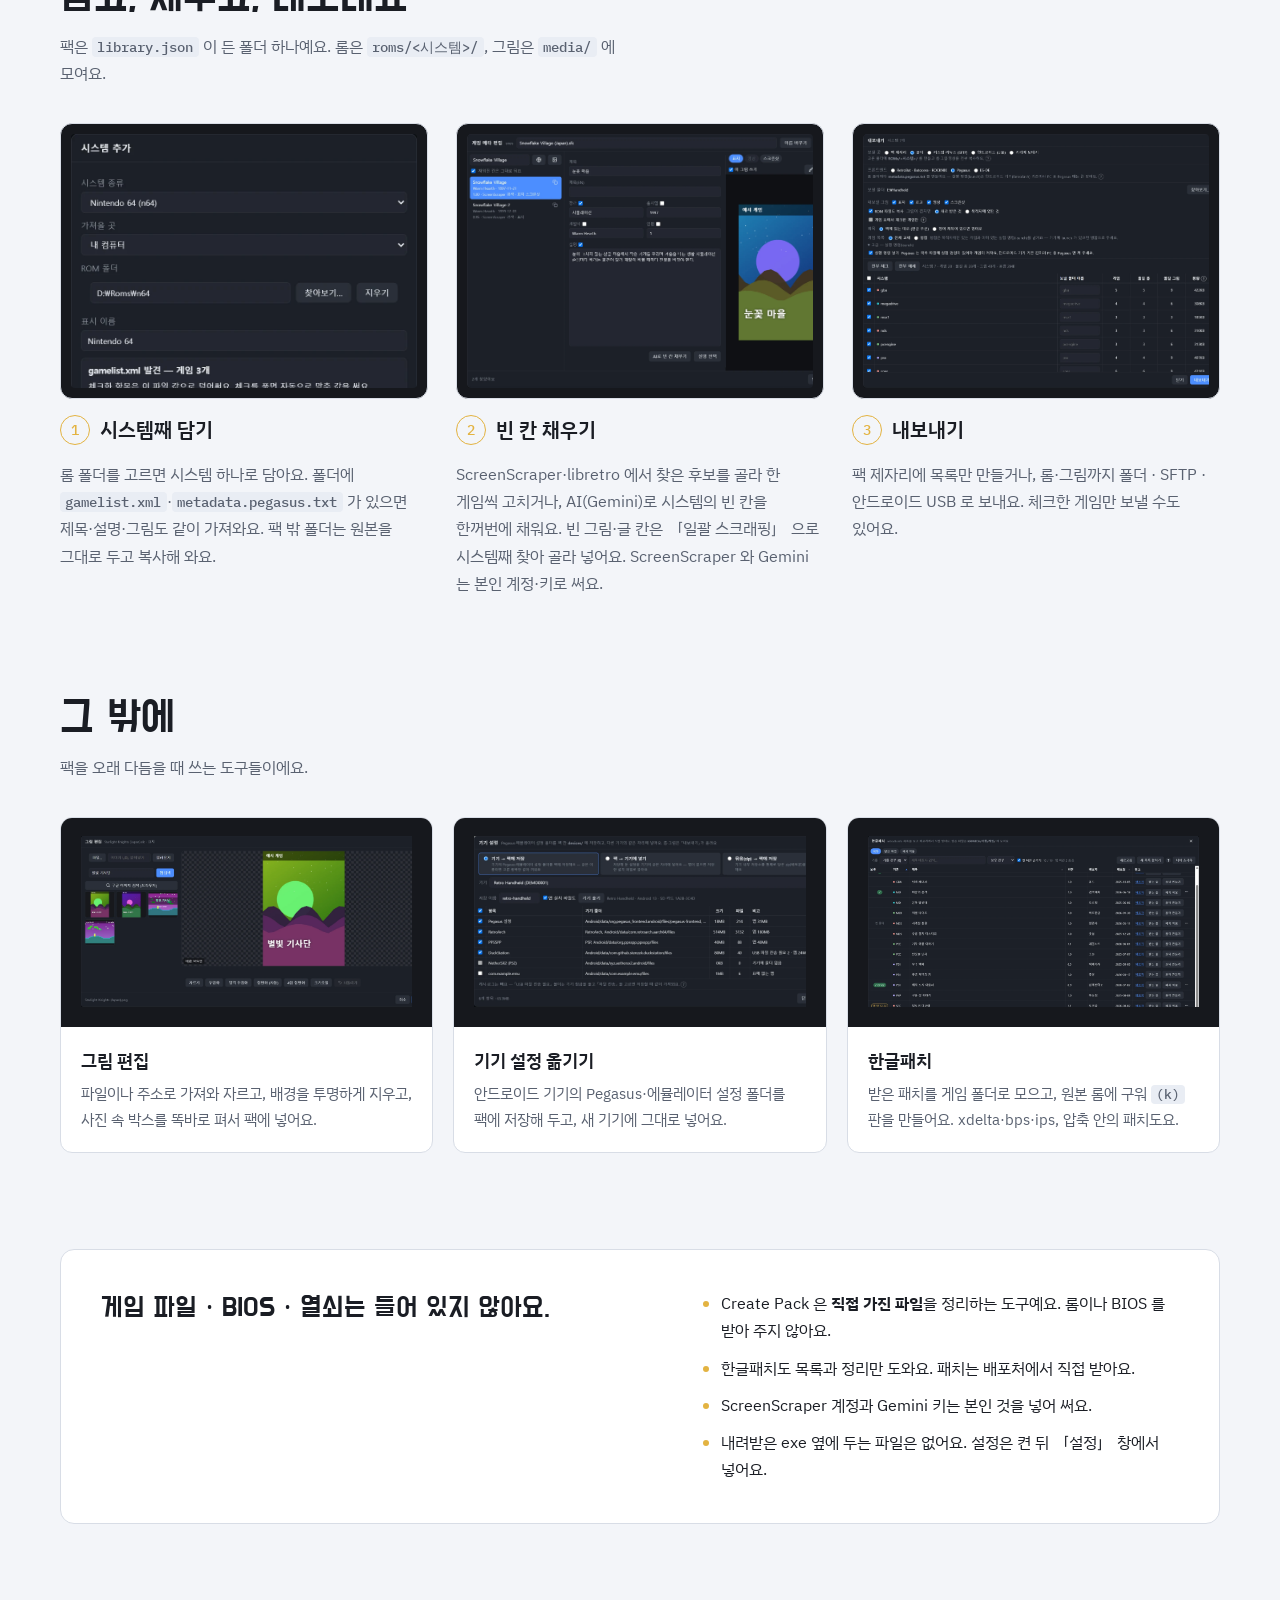
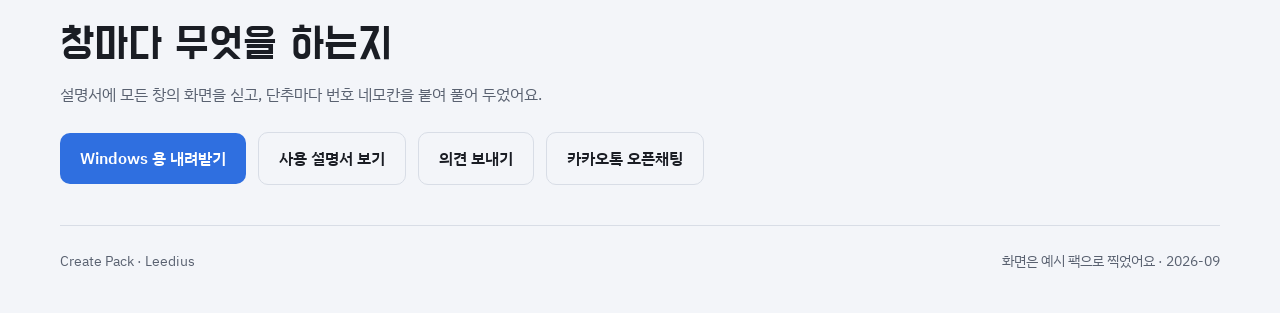
==== commit 9e9244b5: "Merge branch 'feat/updates-page'" ====
--- a/index.html
+++ b/index.html
@@ -41,7 +41,7 @@
 header.top nav a{color:var(--dim);text-decoration:none}
 header.top nav a:hover{color:var(--text)}
 header.top nav button{background:none;border:0;padding:0;font:inherit;color:var(--dim);cursor:pointer}
-/* 메뉴가 넷이라 좁은 화면에서는 글자를 쪼개지 말고 메뉴 줄째로 로고 아래로 내린다 */
+/* 메뉴가 다섯이라 좁은 화면에서는 글자를 쪼개지 말고 메뉴 줄째로 로고 아래로 내린다 */
 header.top{flex-wrap:wrap}
 .logo,header.top nav>*{white-space:nowrap}
 header.top nav button:hover{color:var(--text)}
@@ -134,7 +134,7 @@
   .formats div+div{border-left:0;padding-left:0;border-top:1px solid var(--line)}
 }
 @media (max-width:560px){
-  header.top nav{gap:12px;font-size:14px}
+  header.top nav{gap:4px 12px;font-size:14px;flex-wrap:wrap}
   .box span{font-size:10.5px;padding:3px 7px 3px 3px;left:4px;top:4px}
   .box span b{width:15px;height:15px;line-height:15px;font-size:10px}
   .b1 span{display:none}
@@ -147,7 +147,7 @@
 <div class="wrap">
 <header class="top">
   <a class="logo" href="./"><span class="dot" aria-hidden="true"></span>Create Pack</a>
-  <nav aria-label="바로 가기"><a href="#how">쓰는 법</a><a href="#more">기능</a><a href="manual.html">설명서</a><button type="button" data-feedback>의견 보내기</button></nav>
+  <nav aria-label="바로 가기"><a href="#how">쓰는 법</a><a href="#more">기능</a><a href="manual.html">설명서</a><a href="updates.html">업데이트 내역</a><button type="button" data-feedback>의견 보내기</button></nav>
 </header>
 
 <main>
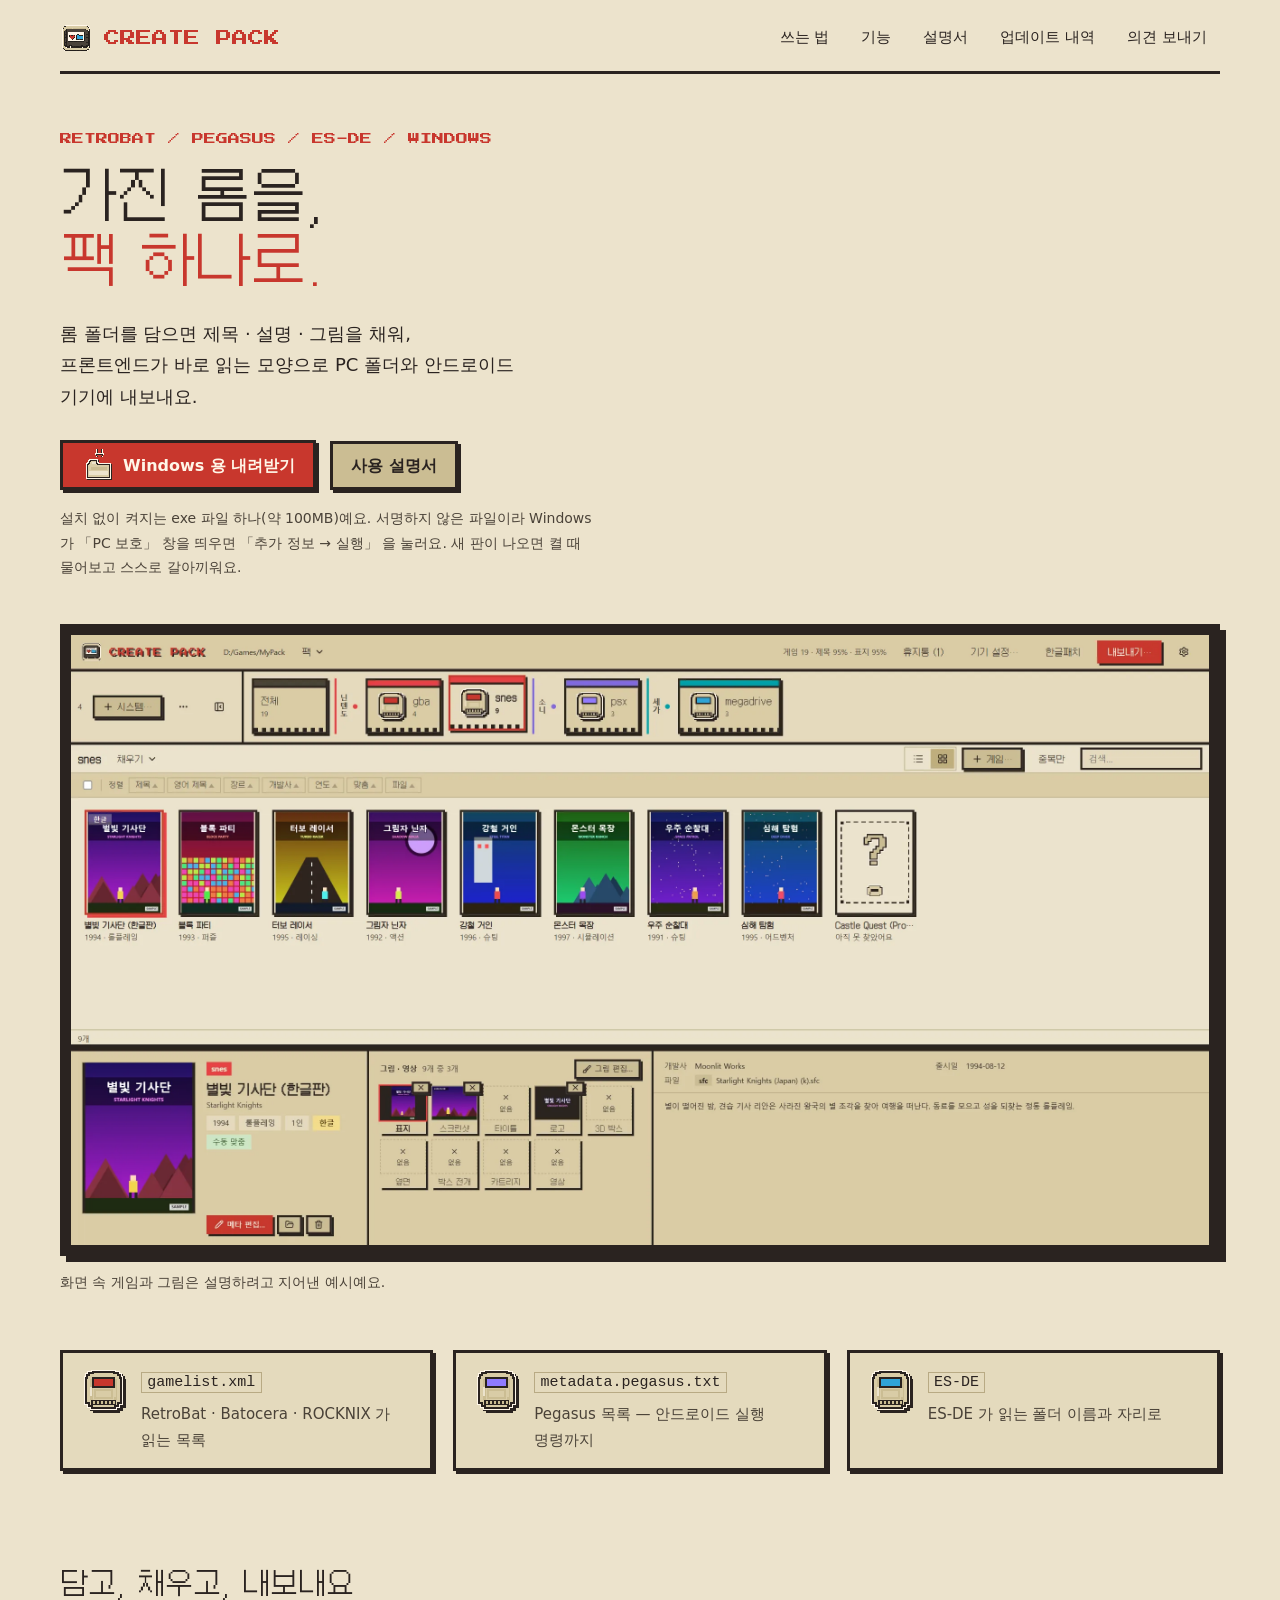
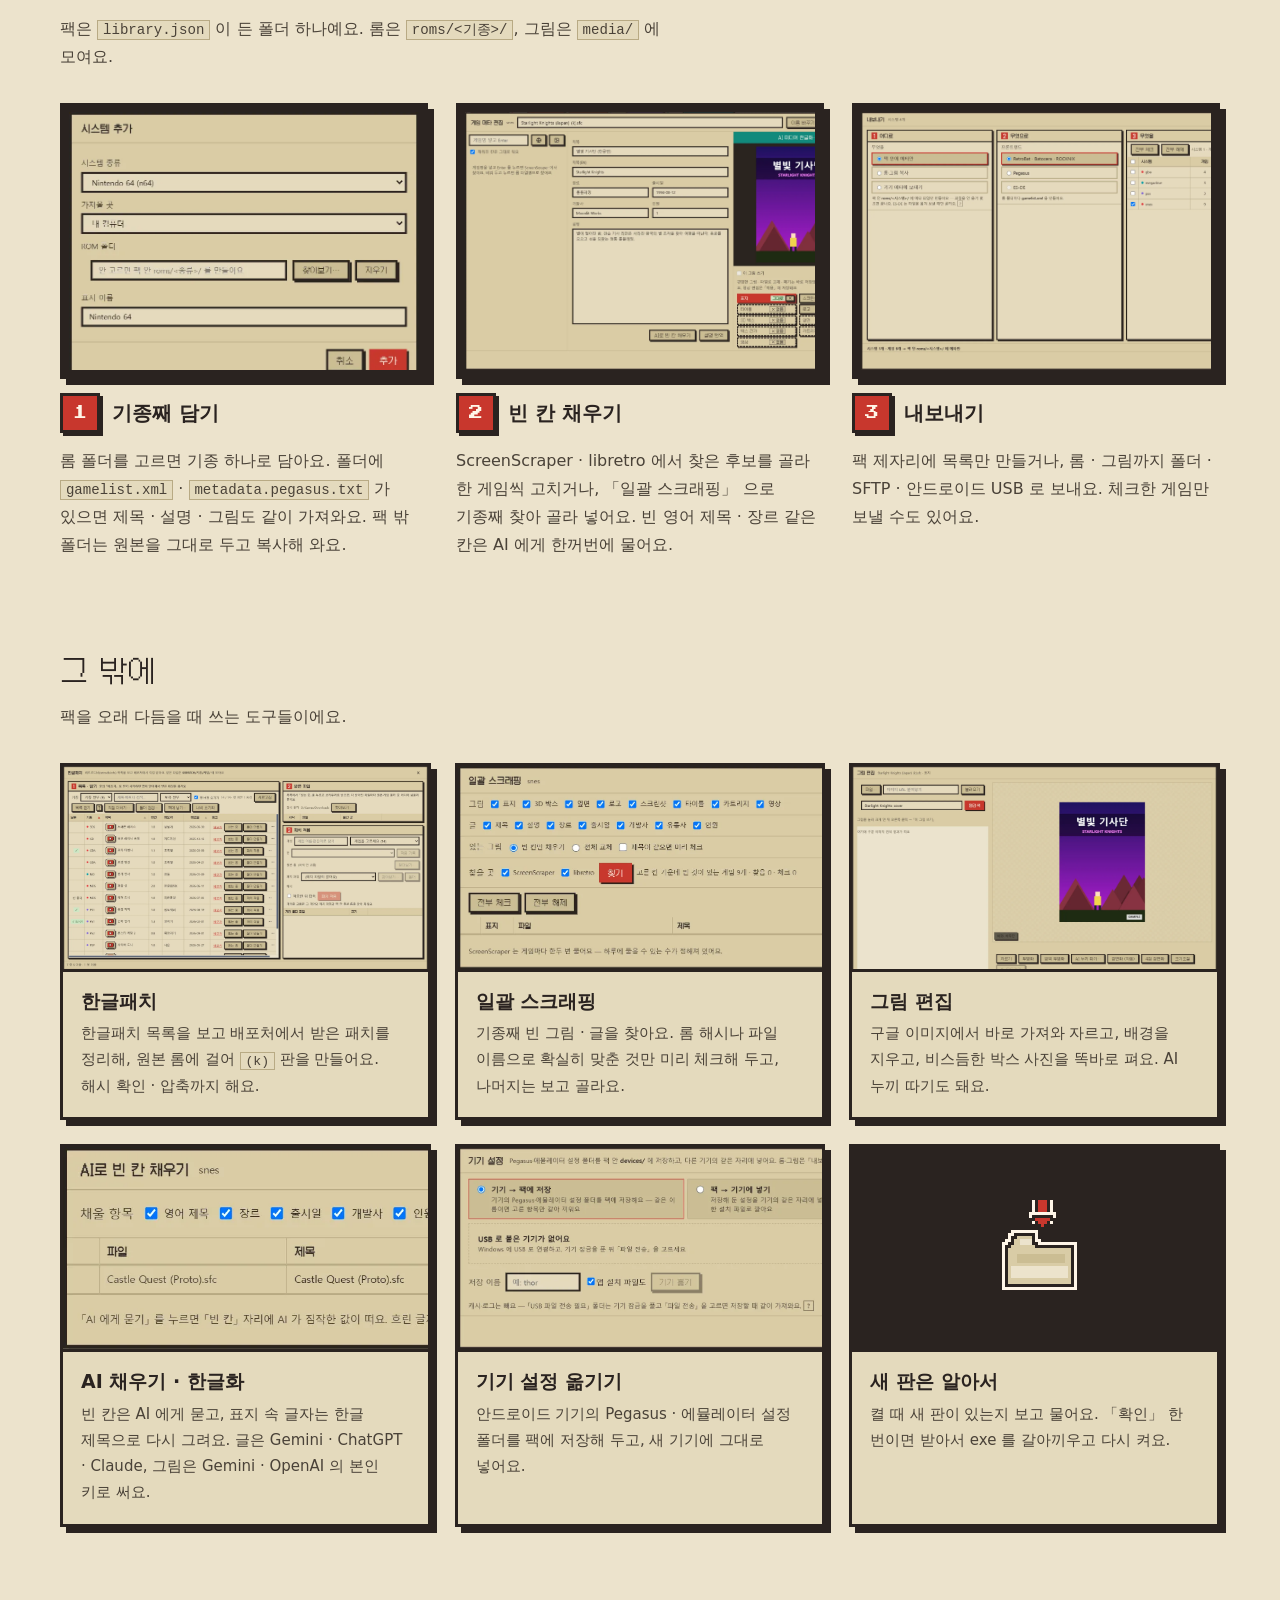
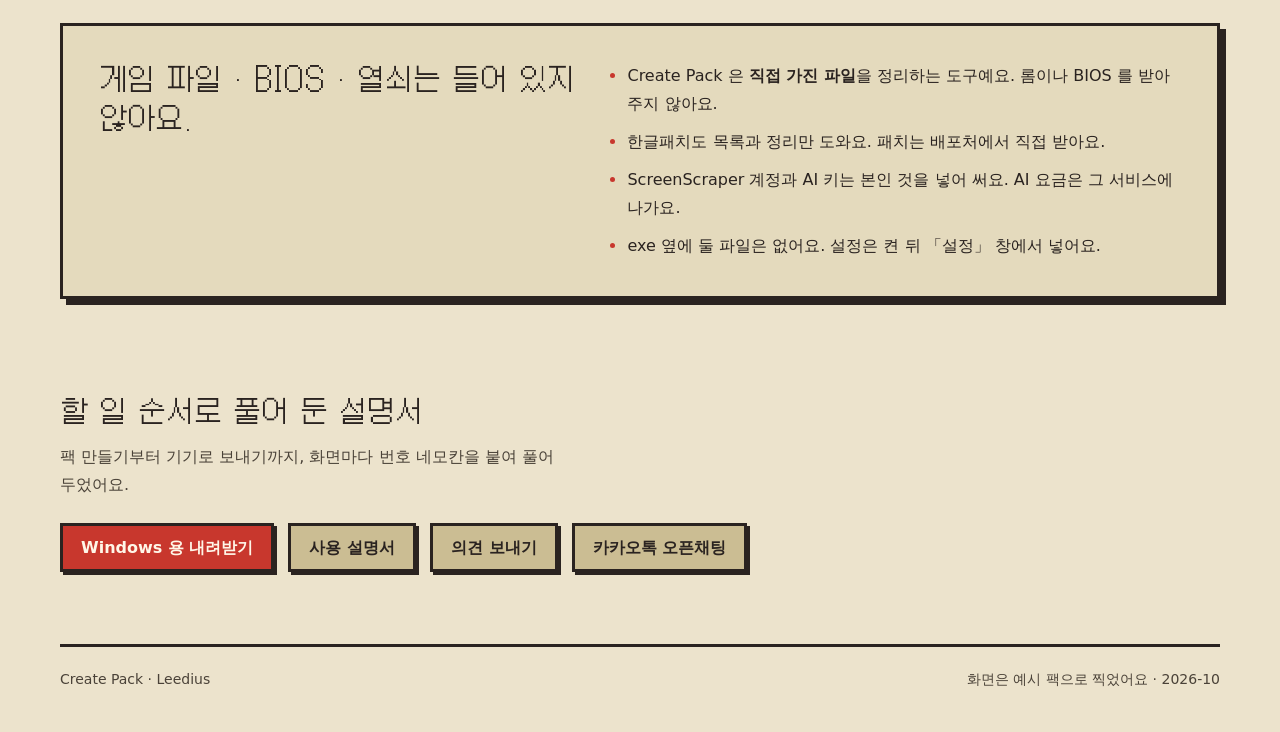
==== commit 84c5d00f: "[Feat] 홈페이지를 레트로로 바꾸고 설명서를 할 일 순서로 다시 짠다 - 세 쪽이 같은 assets/site.css 를 쓴다: 앱 레트로 테마 「패미컴 크림」 · 검정 테마(기" ====
--- a/index.html
+++ b/index.html
@@ -5,198 +5,144 @@
 <meta name="viewport" content="width=device-width, initial-scale=1, viewport-fit=cover">
 <title>Create Pack</title>
 <meta name="description" content="가진 롬 폴더를 담으면 제목·설명·그림을 채워 RetroBat·Pegasus·ES-DE 가 바로 읽는 모양으로 내보내 주는 Windows 앱이에요.">
-<link rel="preconnect" href="https://fonts.googleapis.com">
-<link rel="preconnect" href="https://fonts.gstatic.com" crossorigin>
-<link rel="stylesheet" href="https://fonts.googleapis.com/css2?family=Do+Hyeon&family=IBM+Plex+Mono:wght@500&family=IBM+Plex+Sans+KR:wght@400;500;600&display=swap">
+<link rel="icon" href="assets/icon.png">
+<link rel="stylesheet" href="assets/site.css">
 <style>
-/* 색은 앱 화면(style.css)의 토큰을 그대로 쓴다. 호박색은 앱의 경고색이자 설명서 네모칸 색이다. */
-:root{
-  color-scheme:light;
-  --bg:#f3f5f9;--panel:#ffffff;--line:#d8dde6;--text:#1a1d24;--dim:#596170;--accent:#2f6fe0;--accent-ink:#ffffff;
-  --mark:#e3b341;--bad:#c0392b;--screen:#16181d;--code:#e9edf4;--shadow:0 2px 4px rgb(20 30 50/.06),0 18px 48px rgb(20 30 50/.12);
-  --f-body:"IBM Plex Sans KR","Malgun Gothic","Apple SD Gothic Neo",system-ui,sans-serif;
-  --f-disp:"Do Hyeon","IBM Plex Sans KR","Malgun Gothic",sans-serif;
-  --f-mono:"IBM Plex Mono",Consolas,"Malgun Gothic",monospace;
-}
-@media (prefers-color-scheme:dark){:root:not([data-theme="light"]){
-  color-scheme:dark;--bg:#16181d;--panel:#1d2027;--line:#2b303a;--text:#e6e8ec;--dim:#8b93a1;--accent:#4c8dff;--accent-ink:#0d1220;--bad:#ff7b72;
-  --screen:#0f1115;--code:#262a33;--shadow:0 2px 4px rgb(0 0 0/.35),0 18px 48px rgb(0 0 0/.4);
-}}
-:root[data-theme="dark"]{
-  color-scheme:dark;--bg:#16181d;--panel:#1d2027;--line:#2b303a;--text:#e6e8ec;--dim:#8b93a1;--accent:#4c8dff;--accent-ink:#0d1220;--bad:#ff7b72;
-  --screen:#0f1115;--code:#262a33;--shadow:0 2px 4px rgb(0 0 0/.35),0 18px 48px rgb(0 0 0/.4);
-}
-*{box-sizing:border-box}
-html{scroll-behavior:smooth}
-body{margin:0;background:var(--bg);color:var(--text);font:16px/1.7 var(--f-body);padding-inline:16px;word-break:keep-all;overflow-wrap:anywhere}
-img{max-width:100%;display:block}
-a{color:var(--accent)}
-a:focus-visible,button:focus-visible{outline:2px solid var(--accent);outline-offset:3px;border-radius:4px}
-code{font:500 .85em var(--f-mono);background:var(--code);padding:.08em .4em;border-radius:4px;white-space:nowrap}
-.wrap{max-width:1160px;margin-inline:auto}
-header.top{display:flex;align-items:center;justify-content:space-between;gap:16px;padding-block:22px}
-.logo{font:24px/1 var(--f-disp);color:var(--text);text-decoration:none;display:flex;align-items:center;gap:10px}
-.logo .dot{width:14px;height:14px;border-radius:3px;background:var(--mark);box-shadow:6px 6px 0 -2px var(--accent)}
-header.top nav{display:flex;gap:18px;font-size:15px}
-header.top nav a{color:var(--dim);text-decoration:none}
-header.top nav a:hover{color:var(--text)}
-header.top nav button{background:none;border:0;padding:0;font:inherit;color:var(--dim);cursor:pointer}
-/* 메뉴가 다섯이라 좁은 화면에서는 글자를 쪼개지 말고 메뉴 줄째로 로고 아래로 내린다 */
-header.top{flex-wrap:wrap}
-.logo,header.top nav>*{white-space:nowrap}
-header.top nav button:hover{color:var(--text)}
-
-.hero{padding-block:48px 0}
-.hero .kicker{font:500 13px var(--f-mono);letter-spacing:.06em;color:var(--dim);margin:0 0 14px}
-.hero h1{font:clamp(44px,8vw,96px)/1.02 var(--f-disp);margin:0;letter-spacing:-.01em;text-wrap:balance}
+/* 첫 화면 — 큰 픽셀 제목과 앱 화면. 앱 화면은 기기 테마(밝음 · 어둠)에 맞춘 캡처를 고른다. */
+.hero{padding-top:56px}
+.hero .kicker{font:12px/1.6 var(--font-logo);color:var(--accent);margin:0 0 18px}
+.hero h1{max-width:12em}
 .hero h1 em{font-style:normal;color:var(--accent)}
-.hero .lead{font-size:clamp(17px,2vw,20px);max-width:40ch;margin:22px 0 28px;color:var(--text)}
-.cta{display:flex;flex-wrap:wrap;gap:12px;align-items:center}
-.btn{display:inline-flex;align-items:center;gap:8px;font-weight:600;text-decoration:none;padding:12px 20px;border-radius:10px;background:var(--accent);color:var(--accent-ink)}
-.btn.ghost{background:transparent;color:var(--text);border:1px solid var(--line)}
-.btn:hover{filter:brightness(1.08)}
-button.btn{border:0;cursor:pointer;font-family:inherit;font-size:inherit;line-height:inherit}
-button.btn:disabled{opacity:.6;cursor:default;filter:none}
-
-/* 첫 화면 — 설명서와 같은 번호 네모칸을 앱 화면 위에 얹는다 */
-.screen{margin-top:56px;background:var(--screen);border-radius:14px;padding:clamp(8px,1.4vw,16px);box-shadow:var(--shadow);border:1px solid var(--line)}
-.stage{position:relative;aspect-ratio:1680/900}
-.stage img{width:100%;height:auto;border-radius:6px}
-.box{position:absolute;border:2px solid var(--mark);border-radius:6px;background:rgb(227 179 65/.05)}
-.box span{position:absolute;left:8px;top:8px;display:inline-flex;align-items:center;gap:6px;background:var(--mark);color:#1a1d24;font:600 12px/1 var(--f-body);padding:5px 9px 5px 5px;border-radius:999px;white-space:nowrap;box-shadow:0 0 0 2px #16181d}
-.box span b{font:600 11px/18px var(--f-mono);background:#1a1d24;color:var(--mark);border-radius:50%;width:18px;height:18px;text-align:center}
-.b1{left:0;top:0;width:100%;height:4.9%}
-.b1 span{left:auto;right:0;top:auto;bottom:calc(100% + 24px)}
-.b2{left:0;top:4.9%;width:14.15%;height:95.1%}
-.b3{left:14.15%;top:4.9%;width:58.73%;height:95.1%}
-.b4{left:72.88%;top:4.9%;width:27.12%;height:95.1%}
-.shot-note{font-size:13px;color:var(--dim);margin:12px 4px 0}
-
-/* 읽고 쓰는 파일 — 이 앱의 결과물은 결국 이 파일 이름들이다 */
-.formats{margin-top:72px;display:grid;grid-template-columns:repeat(auto-fit,minmax(min(100%,240px),1fr));border-block:1px solid var(--line)}
-.formats div{padding:22px 20px 22px 0}
-.formats div+div{border-left:1px solid var(--line);padding-left:20px}
+.hero .lead{font-size:18px;max-width:40ch;margin:22px 0 28px}
+.hero .fine{font-size:14px;color:var(--dim);max-width:60ch;margin:16px 0 0}
+.hero figure{margin:44px 0 0}
+.hero figcaption{font-size:14px;color:var(--dim);margin-top:14px}
+
+/* 내려받기 단추의 폴더 그림 — 앱이 내보낼 때 도는 4칸 스프라이트(32px)를 그대로 돌린다 */
+.sprite{width:32px;height:32px;margin:-6px 0;background:url('assets/download-sprite.png') 0 0/128px 32px;image-rendering:pixelated;animation:run 0.8s steps(4) infinite;flex:none}
+@keyframes run{to{background-position:-128px 0}}
+@media (prefers-reduced-motion:reduce){.sprite{animation:none}}
+
+/* 읽고 쓰는 파일 — 카트리지 세 개 */
+.formats{margin-top:56px;display:grid;grid-template-columns:repeat(auto-fit,minmax(min(100%,250px),1fr));gap:20px}
+.formats div{display:flex;gap:14px;align-items:flex-start;background:var(--panel2);border:3px solid var(--ink);box-shadow:var(--shadow);padding:14px 16px}
+.formats img{width:48px;height:48px;image-rendering:pixelated;flex:none}
 .formats code{font-size:15px}
-.formats p{margin:8px 0 0;color:var(--dim);font-size:14.5px}
-
-h2{font:clamp(30px,4vw,44px)/1.15 var(--f-disp);margin:0 0 10px;text-wrap:balance}
+.formats p{margin:6px 0 0;color:var(--dim);font-size:15px}
+
 .sec{padding-top:96px}
-.sec>.sub{color:var(--dim);max-width:60ch;margin:0 0 36px}
-
-/* 세 단계 — 실제로 이 순서로 쓴다 */
+.sec>.sub{color:var(--dim);max-width:62ch;margin:0 0 32px}
+
+/* 세 단계 */
 .steps{display:grid;grid-template-columns:repeat(3,minmax(0,1fr));gap:28px;counter-reset:s}
 .step{counter-increment:s;display:flex;flex-direction:column;gap:14px}
-.step .pic{background:var(--screen);border-radius:12px;padding:10px;border:1px solid var(--line);aspect-ratio:4/3;overflow:hidden}
-.step .pic img{width:100%;height:100%;object-fit:cover;object-position:left top;border-radius:4px}
-.step h3{margin:0;font-size:20px;font-weight:600;display:flex;align-items:baseline;gap:10px}
-.step h3::before{content:counter(s);font:500 14px var(--f-mono);color:var(--mark);border:1.5px solid var(--mark);border-radius:50%;width:28px;height:28px;display:inline-grid;place-items:center;flex:none;transform:translateY(-2px)}
+.step .screen{aspect-ratio:4/3;overflow:hidden;padding:6px}
+.step .screen img{height:100%;object-fit:cover;object-position:left top}
+.step h3{display:flex;align-items:center;gap:12px;margin:0;font-size:20px}
+.step h3::before{content:counter(s);display:inline-grid;place-items:center;width:34px;height:34px;background:var(--accent);color:var(--on-accent);font:14px/1 var(--font-logo);border:3px solid var(--ink);box-shadow:var(--shadow);flex:none}
 .step p{margin:0;color:var(--dim)}
 
-.more{display:grid;grid-template-columns:repeat(3,minmax(0,1fr));gap:20px}
-.card{background:var(--panel);border:1px solid var(--line);border-radius:12px;overflow:hidden;display:flex;flex-direction:column}
-.card .pic{background:var(--screen);aspect-ratio:16/9;overflow:hidden}
+/* 기능 카드 여섯 */
+.cards{display:grid;grid-template-columns:repeat(3,minmax(0,1fr));gap:24px}
+.card{display:flex;flex-direction:column;background:var(--panel2);border:3px solid var(--ink);box-shadow:var(--shadow-lg)}
+.card .pic{aspect-ratio:16/9;overflow:hidden;background:var(--stage);border-bottom:3px solid var(--ink)}
 .card .pic img{width:100%;height:100%;object-fit:cover;object-position:left top}
-.card div{padding:18px 20px 20px}
-.card h3{margin:0 0 6px;font-size:18px;font-weight:600}
+.card .pic.sprite-pic{display:grid;place-items:center}
+.card .pic.sprite-pic .sprite{width:96px;height:96px;margin:0;background-size:384px 96px}
+.card .pic.sprite-pic .sprite{animation-name:run3}
+@keyframes run3{to{background-position:-384px 0}}
+.card>div:last-child{padding:16px 18px 18px}
+.card h3{margin:0 0 6px}
 .card p{margin:0;color:var(--dim);font-size:15px}
 
-.facts{margin-top:96px;display:grid;grid-template-columns:minmax(0,1.2fr) minmax(0,1fr);gap:32px;align-items:start;background:var(--panel);border:1px solid var(--line);border-radius:14px;padding:clamp(22px,4vw,40px)}
-.facts h2{font-size:clamp(26px,3vw,34px)}
-.facts ul{margin:0;padding-left:1.1em;display:grid;gap:10px}
-.facts li::marker{color:var(--mark)}
-.facts .big{font:clamp(22px,2.6vw,28px)/1.35 var(--f-disp);margin:0;text-wrap:balance}
-
-.end{padding-block:96px 40px;text-align:left}
+/* 들어 있지 않은 것 */
+.facts{margin-top:96px;display:grid;grid-template-columns:minmax(0,1fr) minmax(0,1.2fr);gap:32px;align-items:start;padding:clamp(20px,4vw,36px)}
+.facts .big{font:28px/1.4 var(--font-pixel);margin:0}
+.facts ul{margin:0;padding-left:1.2em;display:grid;gap:10px}
+.facts li::marker{color:var(--accent)}
+
+.end{padding-top:96px}
 .end p{color:var(--dim);max-width:52ch;margin:0 0 24px}
-footer{border-top:1px solid var(--line);padding-block:24px 40px;color:var(--dim);font-size:13.5px;display:flex;flex-wrap:wrap;gap:8px 20px;justify-content:space-between}
 
 /* 의견 보내기 창 — 글은 Cloudflare Worker 를 거쳐 개발자 텔레그램으로 간다 */
-#feedback{width:min(560px,calc(100vw - 32px));max-height:calc(100dvh - 32px);background:var(--panel);color:var(--text);border:1px solid var(--line);border-radius:14px;padding:clamp(20px,4vw,28px);box-shadow:var(--shadow)}
-#feedback::backdrop{background:rgb(10 12 16/.55)}
-#feedback h2{font-size:28px}
+#feedback{width:min(560px,calc(100vw - 32px));max-height:calc(100dvh - 32px);background:var(--panel2);color:var(--text);border:3px solid var(--ink);box-shadow:var(--shadow-lg);padding:clamp(20px,4vw,28px)}
+#feedback::backdrop{background:rgb(42 35 32/.6)}
 #feedback form{display:grid;gap:14px}
 #feedback .note{margin:0;color:var(--dim);font-size:14px}
 #feedback fieldset{border:0;margin:0;padding:0;display:flex;flex-wrap:wrap;gap:6px 18px}
-#feedback legend{font-weight:600;padding:0;margin-bottom:6px;width:100%}
+#feedback legend{font-weight:700;padding:0;margin-bottom:6px;width:100%}
 #feedback label{display:inline-flex;align-items:center;gap:6px}
-#feedback textarea{width:100%;min-height:9em;resize:vertical;font:inherit;color:var(--text);background:var(--bg);border:1px solid var(--line);border-radius:8px;padding:10px 12px}
-#feedback textarea:focus-visible{outline:2px solid var(--accent);outline-offset:1px}
+#feedback input[type=radio]{accent-color:var(--accent)}
+#feedback textarea{width:100%;min-height:9em;resize:vertical;font:inherit;color:var(--text);background:var(--bg);border:3px solid var(--ink);padding:10px 12px}
+#feedback textarea:focus-visible{outline:3px solid var(--mark);outline-offset:1px}
 #feedback .field{display:grid;gap:6px}
-#feedback .field>span{font-weight:600}
+#feedback .field>span{font-weight:700}
 #fb-status{margin:0;min-height:1.7em;font-size:14.5px}
-#fb-status.bad{color:var(--bad)}
-#feedback .actions{display:flex;flex-wrap:wrap;gap:10px;justify-content:flex-end}
+#fb-status.bad{color:var(--danger-text)}
+#feedback .actions{display:flex;flex-wrap:wrap;gap:12px;justify-content:flex-end}
 
 @media (max-width:900px){
-  .steps,.more{grid-template-columns:minmax(0,1fr)}
-  .step .pic{aspect-ratio:16/10}
-  .facts{grid-template-columns:minmax(0,1fr)}
-  .formats div+div{border-left:0;padding-left:0;border-top:1px solid var(--line)}
+  .steps,.cards,.facts{grid-template-columns:minmax(0,1fr)}
+  .step .screen{aspect-ratio:16/10}
 }
-@media (max-width:560px){
-  header.top nav{gap:4px 12px;font-size:14px;flex-wrap:wrap}
-  .box span{font-size:10.5px;padding:3px 7px 3px 3px;left:4px;top:4px}
-  .box span b{width:15px;height:15px;line-height:15px;font-size:10px}
-  .b1 span{display:none}
-  .b2 span{font-size:0;padding:3px}
+@media (max-width:400px){
+  .hero .kicker{font-size:8px}
+  .facts .big{font-size:14px}
 }
-@media (prefers-reduced-motion:reduce){html{scroll-behavior:auto}}
 </style>
 </head>
 <body>
 <div class="wrap">
 <header class="top">
-  <a class="logo" href="./"><span class="dot" aria-hidden="true"></span>Create Pack</a>
+  <a class="logo" href="./"><img src="assets/icon.png" alt="" width="32" height="32">CREATE PACK</a>
   <nav aria-label="바로 가기"><a href="#how">쓰는 법</a><a href="#more">기능</a><a href="manual.html">설명서</a><a href="updates.html">업데이트 내역</a><button type="button" data-feedback>의견 보내기</button></nav>
 </header>
 
 <main>
 <section class="hero">
-  <p class="kicker">RetroBat · Pegasus · ES-DE 용 · Windows</p>
+  <p class="kicker">RETROBAT / PEGASUS / ES-DE / WINDOWS</p>
   <h1>가진 롬을,<br><em>팩 하나로.</em></h1>
-  <p class="lead">롬 폴더를 담으면 제목·설명·그림을 채워, 프론트엔드가 바로 읽는 모양으로 PC 폴더와 안드로이드 기기에 내보내요.</p>
+  <p class="lead">롬 폴더를 담으면 제목 · 설명 · 그림을 채워, 프론트엔드가 바로 읽는 모양으로 PC 폴더와 안드로이드 기기에 내보내요.</p>
   <div class="cta">
-    <a class="btn" href="https://github.com/Leedius/Leedius.github.io/releases/latest/download/CreatePack.exe">Windows 용 내려받기</a>
-    <a class="btn ghost" href="manual.html">사용 설명서 보기</a>
-    <a class="btn ghost" href="#how">어떻게 쓰나요</a>
-  </div>
-  <p class="shot-note">설치 없이 켜지는 exe 파일 하나(약 100MB)예요. 서명하지 않은 파일이라 Windows 가 「PC 보호」 창을 띄우면 「추가 정보 → 실행」 을 눌러요.</p>
-  <div class="screen">
-    <div class="stage">
-      <img src="assets/overview.webp" alt="Create Pack 메인 창. 왼쪽 시스템 목록, 가운데 게임 표, 오른쪽에 고른 게임의 표지와 설명이 보인다." width="2544" height="1409">
-      <div class="box b1"><span><b>1</b>팩 열기 · 내보내기 · 한글패치</span></div>
-      <div class="box b2"><span><b>2</b>시스템</span></div>
-      <div class="box b3"><span><b>3</b>게임 표</span></div>
-      <div class="box b4"><span><b>4</b>표지 · 정보</span></div>
+    <a class="btn primary" href="https://github.com/Leedius/Leedius.github.io/releases/latest/download/CreatePack.exe"><span class="sprite" aria-hidden="true"></span>Windows 용 내려받기</a>
+    <a class="btn" href="manual.html">사용 설명서</a>
+  </div>
+  <p class="fine">설치 없이 켜지는 exe 파일 하나(약 100MB)예요. 서명하지 않은 파일이라 Windows 가 「PC 보호」 창을 띄우면 「추가 정보 → 실행」 을 눌러요. 새 판이 나오면 켤 때 물어보고 스스로 갈아끼워요.</p>
+  <figure>
+    <div class="screen">
+      <picture>
+        <source srcset="assets/manual/overview-dark.webp" media="(prefers-color-scheme: dark)">
+        <img src="assets/manual/overview.webp" alt="Create Pack 메인 창. 위에 기종 카드 선반, 가운데 표지 격자, 아래에 고른 게임의 표지 · 그림 · 설명 서랍이 있다." width="1680" height="900">
+      </picture>
     </div>
-  </div>
-  <p class="shot-note">화면 속 게임과 그림은 설명을 위해 지어낸 예시예요.</p>
+    <figcaption>화면 속 게임과 그림은 설명하려고 지어낸 예시예요.</figcaption>
+  </figure>
 
   <div class="formats">
-    <div><code>gamelist.xml</code><p>RetroBat · Batocera · ROCKNIX 가 읽는 목록</p></div>
-    <div><code>metadata.pegasus.txt</code><p>Pegasus 목록 — 안드로이드 실행 명령까지</p></div>
-    <div><code>ES-DE</code><p>폴더로 보내면 ES-DE 가 읽는 모양으로</p></div>
+    <div><img src="assets/cart-nintendo.png" alt="" width="48" height="48"><span><code>gamelist.xml</code><p>RetroBat · Batocera · ROCKNIX 가 읽는 목록</p></span></div>
+    <div><img src="assets/cart-sony.png" alt="" width="48" height="48"><span><code>metadata.pegasus.txt</code><p>Pegasus 목록 — 안드로이드 실행 명령까지</p></span></div>
+    <div><img src="assets/cart-sega.png" alt="" width="48" height="48"><span><code>ES-DE</code><p>ES-DE 가 읽는 폴더 이름과 자리로</p></span></div>
   </div>
 </section>
 
 <section class="sec" id="how">
   <h2>담고, 채우고, 내보내요</h2>
-  <p class="sub">팩은 <code>library.json</code> 이 든 폴더 하나예요. 롬은 <code>roms/&lt;시스템&gt;/</code>, 그림은 <code>media/</code> 에 모여요.</p>
+  <p class="sub">팩은 <code>library.json</code> 이 든 폴더 하나예요. 롬은 <code>roms/&lt;기종&gt;/</code>, 그림은 <code>media/</code> 에 모여요.</p>
   <div class="steps">
     <article class="step">
-      <div class="pic"><img src="assets/sysadd.webp" alt="시스템 추가 창" loading="lazy" width="780" height="783"></div>
-      <h3>시스템째 담기</h3>
-      <p>롬 폴더를 고르면 시스템 하나로 담아요. 폴더에 <code>gamelist.xml</code>·<code>metadata.pegasus.txt</code> 가 있으면 제목·설명·그림도 같이 가져와요. 팩 밖 폴더는 원본을 그대로 두고 복사해 와요.</p>
+      <div class="screen"><img src="assets/manual/sysadd.webp" alt="시스템 추가 창" loading="lazy" width="520" height="400"></div>
+      <h3>기종째 담기</h3>
+      <p>롬 폴더를 고르면 기종 하나로 담아요. 폴더에 <code>gamelist.xml</code> · <code>metadata.pegasus.txt</code> 가 있으면 제목 · 설명 · 그림도 같이 가져와요. 팩 밖 폴더는 원본을 그대로 두고 복사해 와요.</p>
     </article>
     <article class="step">
-      <div class="pic"><img src="assets/editor.webp" alt="게임 메타 편집 창" loading="lazy" width="1770" height="1178"></div>
+      <div class="screen"><img src="assets/manual/editor.webp" alt="게임 메타 편집 창" loading="lazy" width="1180" height="765"></div>
       <h3>빈 칸 채우기</h3>
-      <p>ScreenScraper·libretro 에서 찾은 후보를 골라 한 게임씩 고치거나, AI(Gemini)로 시스템의 빈 칸을 한꺼번에 채워요. 빈 그림·글 칸은 「일괄 스크래핑」 으로 시스템째 찾아 골라 넣어요. ScreenScraper 와 Gemini 는 본인 계정·키로 써요.</p>
+      <p>ScreenScraper · libretro 에서 찾은 후보를 골라 한 게임씩 고치거나, 「일괄 스크래핑」 으로 기종째 찾아 골라 넣어요. 빈 영어 제목 · 장르 같은 칸은 AI 에게 한꺼번에 물어요.</p>
     </article>
     <article class="step">
-      <div class="pic"><img src="assets/export-folder.webp" alt="내보내기 창" loading="lazy" width="1770" height="1268"></div>
+      <div class="screen"><img src="assets/manual/export.webp" alt="내보내기 창" loading="lazy" width="1400" height="810"></div>
       <h3>내보내기</h3>
-      <p>팩 제자리에 목록만 만들거나, 롬·그림까지 폴더 · SFTP · 안드로이드 USB 로 보내요. 체크한 게임만 보낼 수도 있어요.</p>
+      <p>팩 제자리에 목록만 만들거나, 롬 · 그림까지 폴더 · SFTP · 안드로이드 USB 로 보내요. 체크한 게임만 보낼 수도 있어요.</p>
     </article>
   </div>
 </section>
@@ -204,47 +150,59 @@
 <section class="sec" id="more">
   <h2>그 밖에</h2>
   <p class="sub">팩을 오래 다듬을 때 쓰는 도구들이에요.</p>
-  <div class="more">
-    <article class="card">
-      <div class="pic"><img src="assets/img.webp" alt="그림 편집 창" loading="lazy" width="1920" height="939"></div>
-      <div><h3>그림 편집</h3><p>파일이나 주소로 가져와 자르고, 배경을 투명하게 지우고, 사진 속 박스를 똑바로 펴서 팩에 넣어요.</p></div>
-    </article>
-    <article class="card">
-      <div class="pic"><img src="assets/setup.webp" alt="기기 설정 창" loading="lazy" width="1770" height="812"></div>
-      <div><h3>기기 설정 옮기기</h3><p>안드로이드 기기의 Pegasus·에뮬레이터 설정 폴더를 팩에 저장해 두고, 새 기기에 그대로 넣어요.</p></div>
-    </article>
-    <article class="card">
-      <div class="pic"><img src="assets/kr-list.webp" alt="한글패치 목록 창" loading="lazy" width="2100" height="1268"></div>
-      <div><h3>한글패치</h3><p>받은 패치를 게임 폴더로 모으고, 원본 롬에 구워 <code>(k)</code> 판을 만들어요. xdelta·bps·ips, 압축 안의 패치도요.</p></div>
-    </article>
-  </div>
-</section>
-
-<section class="facts">
+  <div class="cards">
+    <article class="card">
+      <div class="pic"><img src="assets/manual/kr.webp" alt="한글패치 창" loading="lazy" width="1400" height="810"></div>
+      <div><h3>한글패치</h3><p>한글패치 목록을 보고 배포처에서 받은 패치를 정리해, 원본 롬에 걸어 <code>(k)</code> 판을 만들어요. 해시 확인 · 압축까지 해요.</p></div>
+    </article>
+    <article class="card">
+      <div class="pic"><img src="assets/manual/bulk.webp" alt="일괄 스크래핑 창" loading="lazy" width="1180" height="344"></div>
+      <div><h3>일괄 스크래핑</h3><p>기종째 빈 그림 · 글을 찾아요. 롬 해시나 파일 이름으로 확실히 맞춘 것만 미리 체크해 두고, 나머지는 보고 골라요.</p></div>
+    </article>
+    <article class="card">
+      <div class="pic"><img src="assets/manual/img.webp" alt="그림 편집 창" loading="lazy" width="1280" height="810"></div>
+      <div><h3>그림 편집</h3><p>구글 이미지에서 바로 가져와 자르고, 배경을 지우고, 비스듬한 박스 사진을 똑바로 펴요. AI 누끼 따기도 돼요.</p></div>
+    </article>
+    <article class="card">
+      <div class="pic"><img src="assets/manual/aibatch.webp" alt="AI로 채우기 창" loading="lazy" width="1180" height="214"></div>
+      <div><h3>AI 채우기 · 한글화</h3><p>빈 칸은 AI 에게 묻고, 표지 속 글자는 한글 제목으로 다시 그려요. 글은 Gemini · ChatGPT · Claude, 그림은 Gemini · OpenAI 의 본인 키로 써요.</p></div>
+    </article>
+    <article class="card">
+      <div class="pic"><img src="assets/manual/setup.webp" alt="기기 설정 창" loading="lazy" width="1180" height="354"></div>
+      <div><h3>기기 설정 옮기기</h3><p>안드로이드 기기의 Pegasus · 에뮬레이터 설정 폴더를 팩에 저장해 두고, 새 기기에 그대로 넣어요.</p></div>
+    </article>
+    <article class="card">
+      <div class="pic sprite-pic"><span class="sprite" aria-hidden="true"></span></div>
+      <div><h3>새 판은 알아서</h3><p>켤 때 새 판이 있는지 보고 물어요. 「확인」 한 번이면 받아서 exe 를 갈아끼우고 다시 켜요.</p></div>
+    </article>
+  </div>
+</section>
+
+<section class="facts panel">
   <p class="big">게임 파일 · BIOS · 열쇠는 들어 있지 않아요.</p>
   <ul>
     <li>Create Pack 은 <b>직접 가진 파일</b>을 정리하는 도구예요. 롬이나 BIOS 를 받아 주지 않아요.</li>
     <li>한글패치도 목록과 정리만 도와요. 패치는 배포처에서 직접 받아요.</li>
-    <li>ScreenScraper 계정과 Gemini 키는 본인 것을 넣어 써요.</li>
-    <li>내려받은 exe 옆에 두는 파일은 없어요. 설정은 켠 뒤 「설정」 창에서 넣어요.</li>
+    <li>ScreenScraper 계정과 AI 키는 본인 것을 넣어 써요. AI 요금은 그 서비스에 나가요.</li>
+    <li>exe 옆에 둘 파일은 없어요. 설정은 켠 뒤 「설정」 창에서 넣어요.</li>
   </ul>
 </section>
 
 <section class="end">
-  <h2>창마다 무엇을 하는지</h2>
-  <p>설명서에 모든 창의 화면을 싣고, 단추마다 번호 네모칸을 붙여 풀어 두었어요.</p>
+  <h2>할 일 순서로 풀어 둔 설명서</h2>
+  <p>팩 만들기부터 기기로 보내기까지, 화면마다 번호 네모칸을 붙여 풀어 두었어요.</p>
   <div class="cta">
-    <a class="btn" href="https://github.com/Leedius/Leedius.github.io/releases/latest/download/CreatePack.exe">Windows 용 내려받기</a>
-    <a class="btn ghost" href="manual.html">사용 설명서 보기</a>
-    <button type="button" class="btn ghost" data-feedback>의견 보내기</button>
-    <a class="btn ghost" href="https://open.kakao.com/o/sHHxYKPi" target="_blank" rel="noopener">카카오톡 오픈채팅</a>
+    <a class="btn primary" href="https://github.com/Leedius/Leedius.github.io/releases/latest/download/CreatePack.exe">Windows 용 내려받기</a>
+    <a class="btn" href="manual.html">사용 설명서</a>
+    <button type="button" class="btn" data-feedback>의견 보내기</button>
+    <a class="btn" href="https://open.kakao.com/o/sHHxYKPi" target="_blank" rel="noopener">카카오톡 오픈채팅</a>
   </div>
 </section>
 </main>
 
-<footer>
+<footer class="bottom">
   <span>Create Pack · Leedius</span>
-  <span>화면은 예시 팩으로 찍었어요 · 2026-09</span>
+  <span>화면은 예시 팩으로 찍었어요 · 2026-10</span>
 </footer>
 </div>
 
@@ -267,8 +225,8 @@
     <p class="note">글은 Cloudflare 와 Telegram 을 거쳐 전달돼요. 이름·이메일·폴더 경로 같은 개인 정보는 빼고 적어 주세요.</p>
     <p id="fb-status" role="status"></p>
     <div class="actions">
-      <button type="button" class="btn ghost" data-close>닫기</button>
-      <button type="submit" class="btn">보내기</button>
+      <button type="button" class="btn" data-close>닫기</button>
+      <button type="submit" class="btn primary">보내기</button>
     </div>
   </form>
 </dialog>
--- a/assets/site.css
+++ b/assets/site.css
@@ -0,0 +1,364 @@
+/*
+  Create Pack 홈페이지 공통 꾸밈(소개 · 설명서 · 업데이트 내역). 앱 레트로 테마 「패미컴 크림」(A1)을 그대로 옮겼다.
+  규칙은 앱과 같다: 테두리는 잉크색 3px · 둥글기 0 · 흐림 없는 하드 그림자 · 강조는 빨강.
+  Galmuri14 는 비트맵 글꼴이라 14px 의 정수배(14 · 28 · 42 · 56)에서만 또렷하고, PressStart2P 는 8px 의 정수배에서 또렷하다.
+  두 글꼴은 홈페이지에 쓰는 글자만 남겨 줄였다(Galmuri14 = KS X 1001 한글 2350자 + 아스키 + 기호 · PressStart2P = 아스키).
+*/
+@font-face {
+  font-family: 'Galmuri14';
+  src: url('../fonts/Galmuri14.woff2') format('woff2');
+  font-display: swap;
+}
+@font-face {
+  font-family: 'PressStart2P';
+  src: url('../fonts/PressStart2P.woff2') format('woff2');
+  font-display: swap;
+}
+
+:root {
+  color-scheme: light;
+  --bg: #ece3cc;
+  --panel: #d9cca6;
+  --panel2: #e4dabd;
+  --line: #b8aa84;
+  --ink: #2a2320;
+  --text: #2a2320;
+  --dim: #4a4238;
+  --accent: #c8372d;
+  --accent-hover: #a92c24;
+  --btn: #cbbd93;
+  --btn-hover: #bfae7e;
+  --on-accent: #fff6e8;
+  --danger-text: #a8281f;
+  --stage: #2a2320;
+  /* 설명서 네모칸 색. 앱의 그림 지역 칸 보라라서 빨강 강조 · 크림 바탕 어디서도 묻히지 않는다. */
+  --mark: #5b3fcf;
+  --on-mark: #fff;
+  --code: #e4dabd;
+  --shadow: 3px 3px 0 var(--ink);
+  --shadow-lg: 6px 6px 0 var(--ink);
+  --font: 'Malgun Gothic', 'Apple SD Gothic Neo', 'Noto Sans KR', system-ui, sans-serif;
+  --font-pixel: 'Galmuri14', 'Malgun Gothic', system-ui, sans-serif;
+  --font-logo: 'PressStart2P', 'Galmuri14', monospace;
+  --font-mono: Consolas, 'Malgun Gothic', monospace;
+}
+/* 검정 테마 — 앱의 설정 › 테마 「검정」 과 같은 값. 기기가 어두운 모드면 따른다. */
+@media (prefers-color-scheme: dark) {
+  :root:not([data-theme='light']) {
+    color-scheme: dark;
+    --bg: #141210;
+    --panel: #221e1b;
+    --panel2: #2b2623;
+    --line: #4a423a;
+    --ink: #f1e8d2;
+    --text: #f1e8d2;
+    --dim: #b3a78f;
+    --accent: #e04a3e;
+    --accent-hover: #c8372d;
+    --btn: #3a332e;
+    --btn-hover: #4a423a;
+    --danger-text: #ff8a7e;
+    --stage: #000;
+    --mark: #7b61ff;
+    --code: #2b2623;
+    --shadow: 3px 3px 0 #000;
+    --shadow-lg: 6px 6px 0 #000;
+  }
+}
+:root[data-theme='dark'] {
+  color-scheme: dark;
+  --bg: #141210;
+  --panel: #221e1b;
+  --panel2: #2b2623;
+  --line: #4a423a;
+  --ink: #f1e8d2;
+  --text: #f1e8d2;
+  --dim: #b3a78f;
+  --accent: #e04a3e;
+  --accent-hover: #c8372d;
+  --btn: #3a332e;
+  --btn-hover: #4a423a;
+  --danger-text: #ff8a7e;
+  --stage: #000;
+  --mark: #7b61ff;
+  --code: #2b2623;
+  --shadow: 3px 3px 0 #000;
+  --shadow-lg: 6px 6px 0 #000;
+}
+
+* {
+  box-sizing: border-box;
+}
+html {
+  scroll-behavior: smooth;
+  scroll-padding-top: 16px;
+}
+body {
+  margin: 0;
+  background: var(--bg);
+  color: var(--text);
+  font: 16px/1.75 var(--font);
+  padding-inline: 16px;
+  word-break: keep-all;
+  overflow-wrap: anywhere;
+}
+img {
+  max-width: 100%;
+  display: block;
+}
+a {
+  color: var(--accent);
+  text-underline-offset: 3px;
+}
+a:focus-visible,
+button:focus-visible,
+summary:focus-visible {
+  outline: 3px solid var(--mark);
+  outline-offset: 3px;
+}
+code {
+  font: 0.88em var(--font-mono);
+  background: var(--code);
+  border: 1px solid var(--line);
+  padding: 0.05em 0.35em;
+  white-space: nowrap;
+}
+b,
+strong {
+  font-weight: 700;
+}
+.wrap {
+  max-width: 1160px;
+  margin-inline: auto;
+}
+/* 픽셀 글꼴은 정수배 크기만 쓴다 — 큰 제목 56 · 42, 절 제목 28, 작은 제목은 본문 글꼴 굵게. */
+h1,
+h2,
+.pixel {
+  font-family: var(--font-pixel);
+  font-weight: 400;
+  letter-spacing: 0;
+}
+h1 {
+  font-size: 56px;
+  line-height: 1.15;
+  margin: 0;
+}
+h2 {
+  font-size: 28px;
+  line-height: 1.3;
+  margin: 0 0 12px;
+}
+h3 {
+  font-size: 19px;
+  line-height: 1.4;
+  margin: 0 0 8px;
+}
+@media (max-width: 700px) {
+  h1 {
+    font-size: 42px;
+  }
+}
+@media (max-width: 400px) {
+  h1 {
+    font-size: 28px;
+  }
+}
+
+/* 머리 띠 — 앱 머리줄처럼 아이콘 · 빨간 PressStart2P 로고 · 굵은 아래 선 */
+header.top {
+  display: flex;
+  flex-wrap: wrap;
+  align-items: center;
+  justify-content: space-between;
+  gap: 10px 20px;
+  padding-block: 18px 14px;
+  border-bottom: 3px solid var(--ink);
+}
+.logo {
+  display: flex;
+  align-items: center;
+  gap: 12px;
+  text-decoration: none;
+  color: var(--accent);
+  font: 16px/1 var(--font-logo);
+  white-space: nowrap;
+}
+.logo img {
+  width: 32px;
+  height: 32px;
+  image-rendering: pixelated;
+}
+header.top nav {
+  display: flex;
+  flex-wrap: wrap;
+  gap: 4px 6px;
+}
+header.top nav a,
+header.top nav button {
+  color: var(--text);
+  text-decoration: none;
+  font: 15px/1 var(--font);
+  padding: 9px 10px;
+  border: 3px solid transparent;
+  background: none;
+  cursor: pointer;
+  white-space: nowrap;
+}
+header.top nav a:hover,
+header.top nav button:hover {
+  background: var(--panel2);
+}
+header.top nav a[aria-current] {
+  border-color: var(--ink);
+  background: var(--panel);
+  box-shadow: var(--shadow);
+}
+
+/* 단추 — 앱 단추와 같다. 누르면 그림자만큼 내려앉는다. */
+.btn {
+  display: inline-flex;
+  align-items: center;
+  gap: 10px;
+  font: 700 16px/1.2 var(--font);
+  text-decoration: none;
+  padding: 12px 18px;
+  color: var(--text);
+  background: var(--btn);
+  border: 3px solid var(--ink);
+  box-shadow: var(--shadow);
+  cursor: pointer;
+}
+.btn:hover {
+  background: var(--btn-hover);
+}
+.btn:active {
+  transform: translate(3px, 3px);
+  box-shadow: none;
+}
+.btn.primary {
+  background: var(--accent);
+  color: var(--on-accent);
+}
+.btn.primary:hover {
+  background: var(--accent-hover);
+}
+.btn:disabled {
+  opacity: 0.6;
+  cursor: default;
+}
+.cta {
+  display: flex;
+  flex-wrap: wrap;
+  gap: 14px;
+  align-items: center;
+}
+
+/* 판 · 카드 — 크림 판 + 잉크 테두리 + 하드 그림자 */
+.panel {
+  background: var(--panel2);
+  border: 3px solid var(--ink);
+  box-shadow: var(--shadow-lg);
+}
+.muted {
+  color: var(--dim);
+}
+.small {
+  font-size: 14px;
+}
+
+/* 그림 판 — 앱의 그림 자리처럼 어두운 바탕에 화면을 얹는다 */
+.screen {
+  background: var(--stage);
+  border: 3px solid var(--ink);
+  box-shadow: var(--shadow-lg);
+  padding: 8px;
+}
+.screen img {
+  width: 100%;
+  height: auto;
+}
+
+/* 설명서 네모칸 — 그림 위 자리는 shots.json 의 값을 % 로 바꿔 --x --y --w --h 로 준다 */
+.stage {
+  position: relative;
+}
+.box {
+  position: absolute;
+  left: var(--x);
+  top: var(--y);
+  width: var(--w);
+  height: var(--h);
+  border: 3px solid var(--mark);
+  pointer-events: auto;
+}
+.num {
+  display: inline-grid;
+  place-items: center;
+  min-width: 26px;
+  height: 26px;
+  padding: 0 4px;
+  background: var(--mark);
+  color: var(--on-mark);
+  font: 12px/1 var(--font-logo);
+  border: 2px solid var(--ink);
+  flex: none;
+}
+/* 번호는 칸 바깥 왼쪽 위 모서리에 붙인다 — 칸 안에 두면 단추 · 칸 이름 글자를 가리고, 옆에 두면 이웃 단추를 덮는다 */
+.box > .num {
+  position: absolute;
+  right: 100%;
+  bottom: 100%;
+  transform: translate(3px, 3px);
+}
+/* 납작한 그림(머리줄처럼 단추가 가로로 붙은 것)은 번호를 칸 위 가운데에 두고, 그 자리만큼 판 위를 띄운다 */
+.fig.strip .screen {
+  padding-top: 36px;
+}
+.fig.strip .box > .num {
+  right: auto;
+  left: 50%;
+  top: auto;
+  bottom: calc(100% + 3px);
+  transform: translateX(-50%);
+}
+/* 범례와 네모칸은 짝이다 — 한쪽에 마우스를 올리면 둘 다 밝아진다(manual.html 의 짧은 스크립트가 .hot 을 붙인다) */
+.box.hot {
+  background: color-mix(in srgb, var(--mark) 18%, transparent);
+  outline: 3px solid var(--on-mark);
+  outline-offset: -6px;
+  z-index: 1;
+}
+@media (max-width: 700px) {
+  .box {
+    border-width: 2px;
+  }
+  .fig.strip .screen {
+    padding-top: 26px;
+  }
+  .num {
+    min-width: 18px;
+    height: 18px;
+    font-size: 8px;
+    padding: 0 2px;
+    border-width: 1px;
+  }
+}
+
+footer.bottom {
+  margin-top: 72px;
+  border-top: 3px solid var(--ink);
+  padding-block: 20px 40px;
+  color: var(--dim);
+  font-size: 14px;
+  display: flex;
+  flex-wrap: wrap;
+  gap: 8px 20px;
+  justify-content: space-between;
+}
+
+@media (prefers-reduced-motion: reduce) {
+  html {
+    scroll-behavior: auto;
+  }
+}
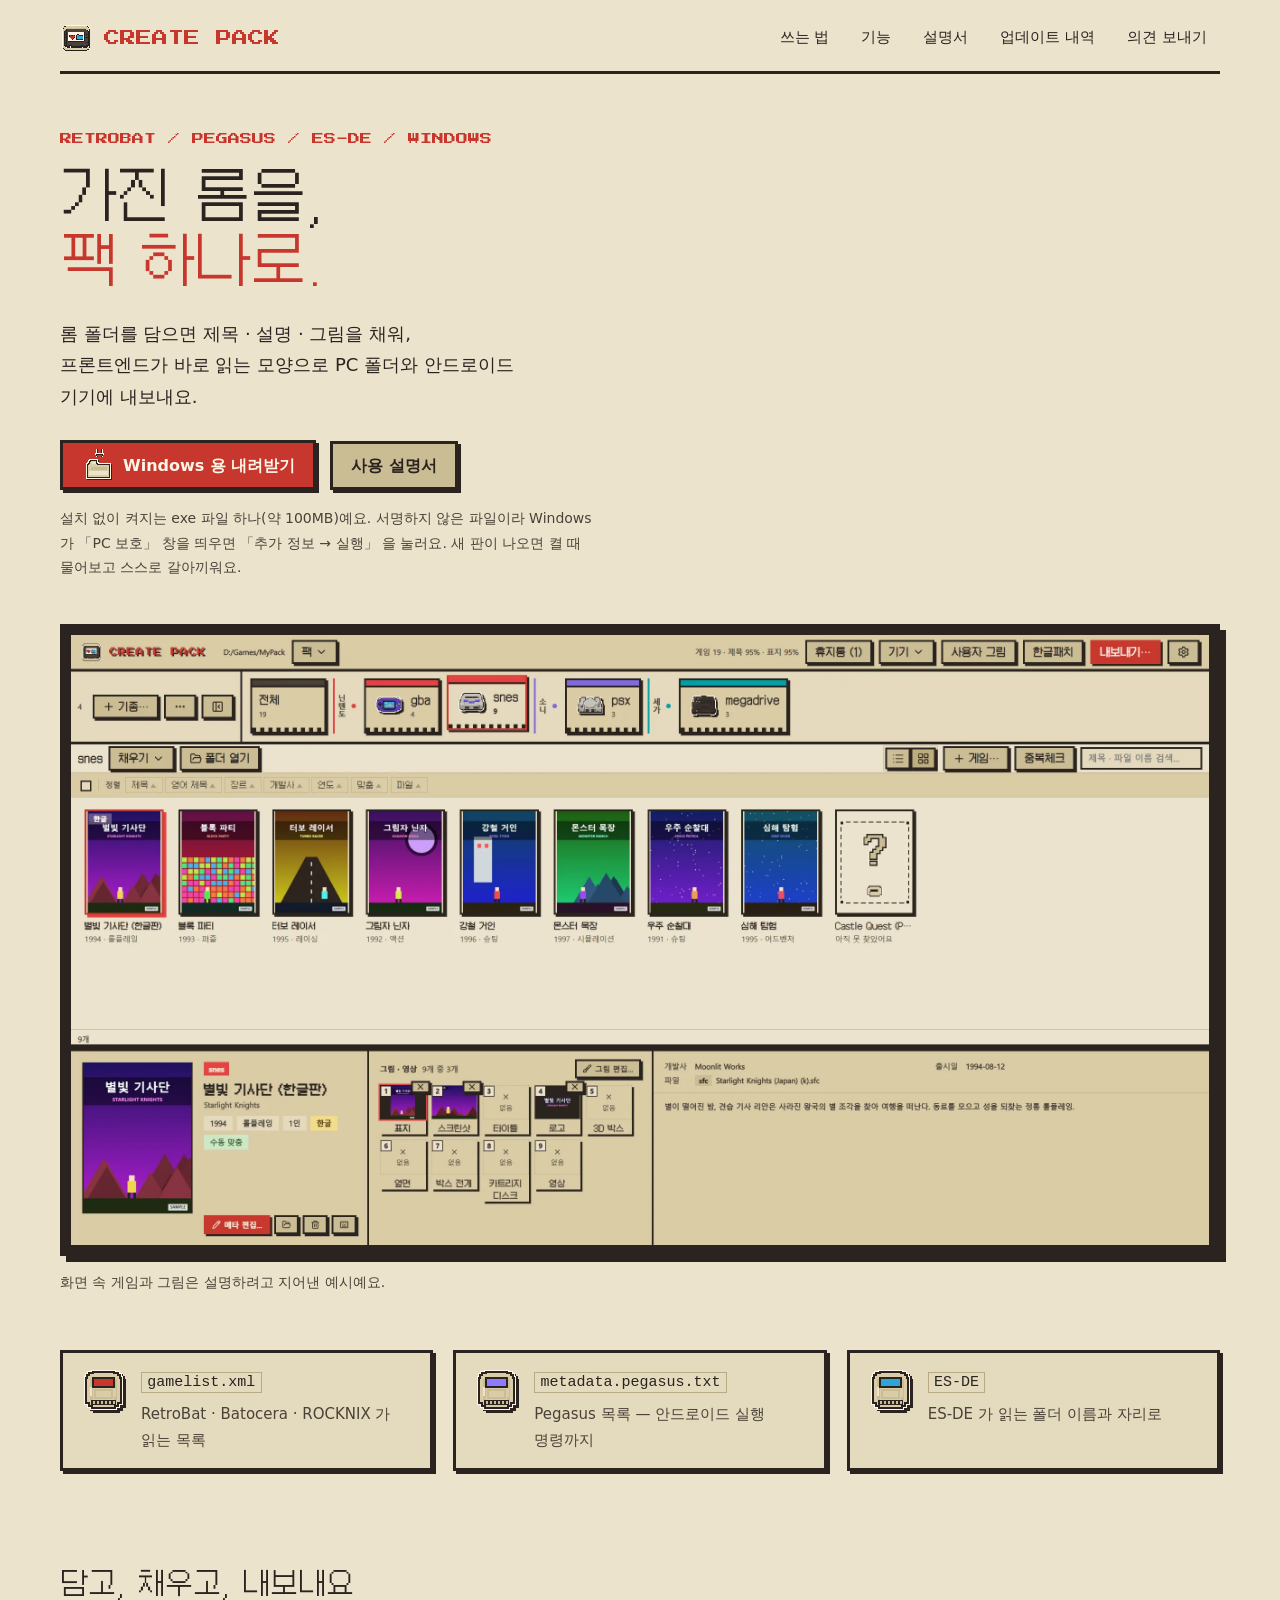
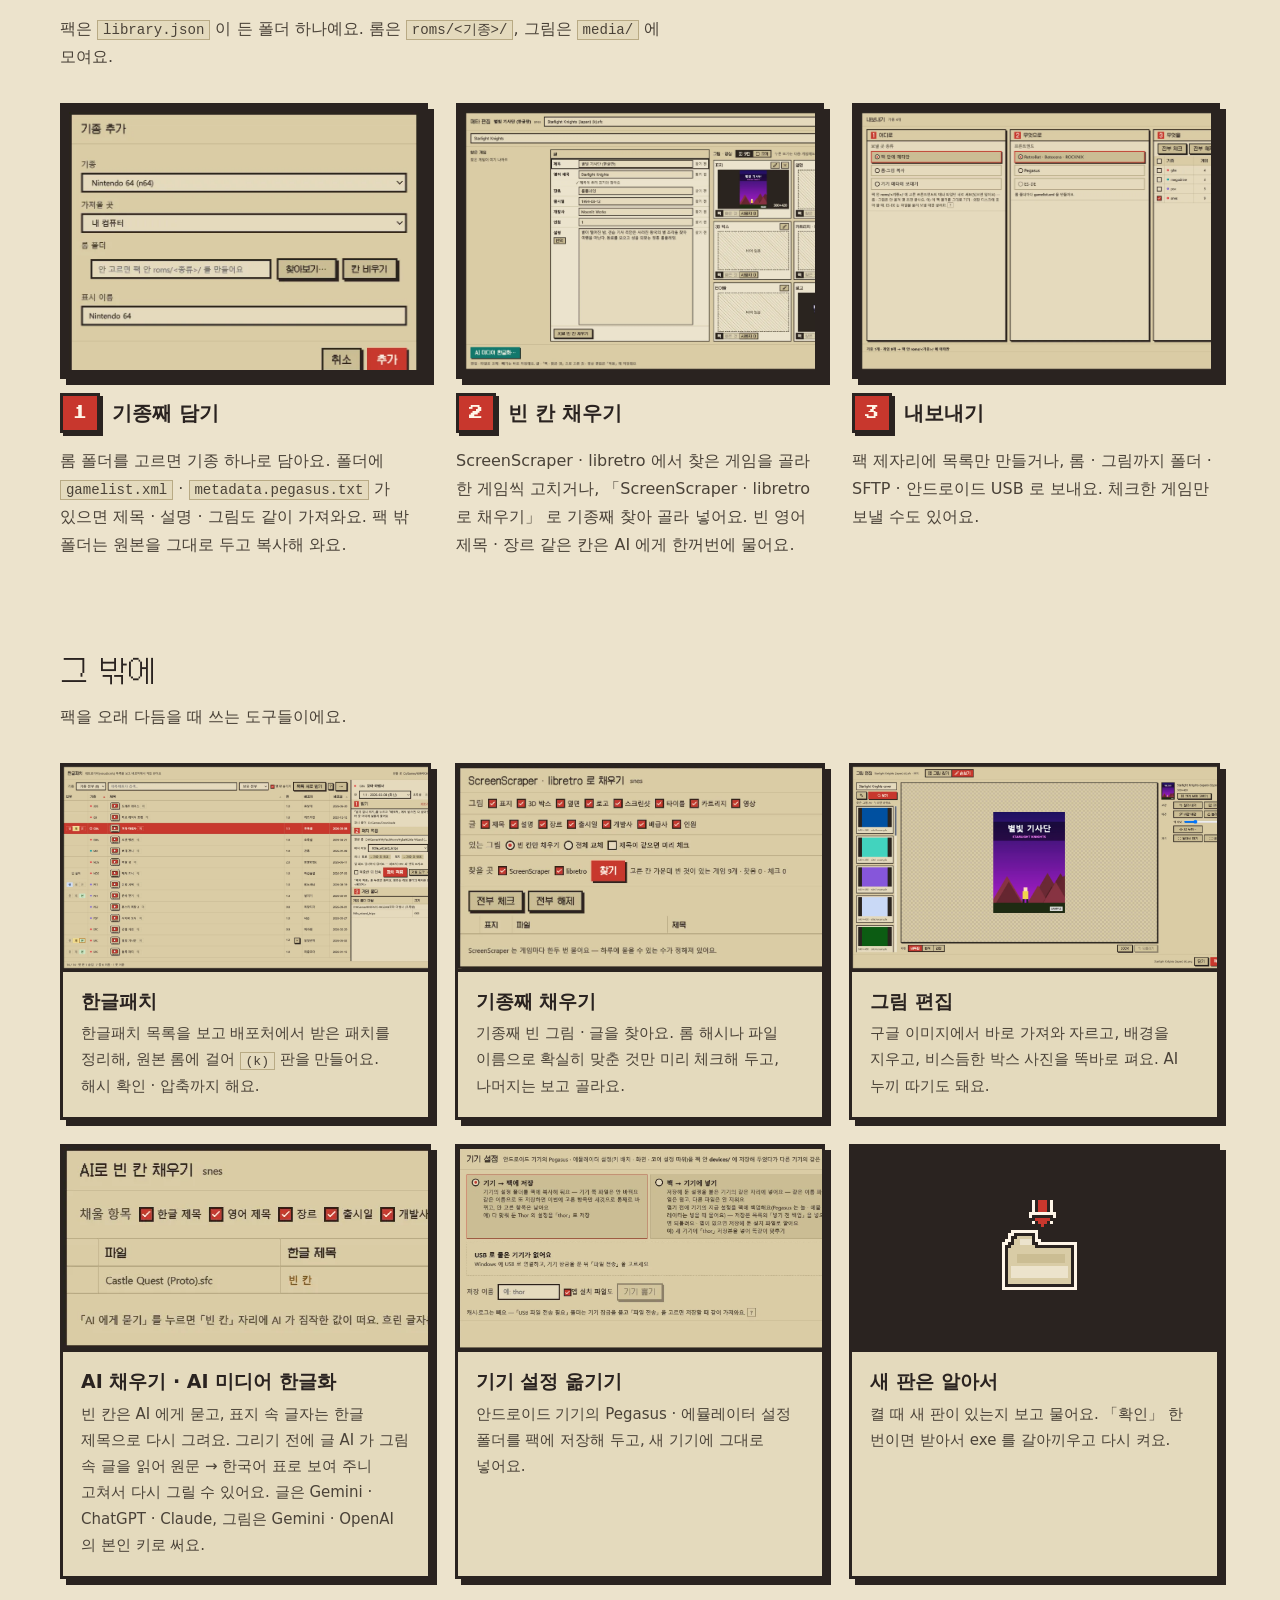
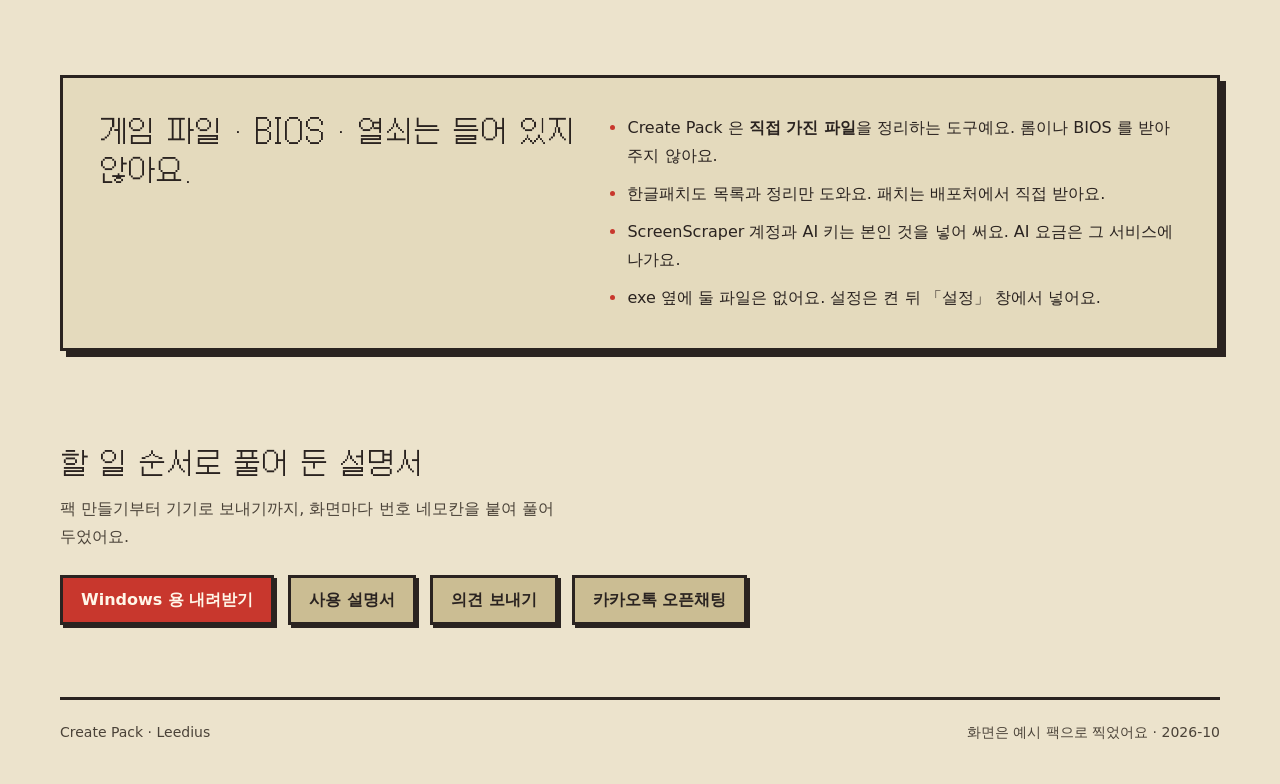
==== commit a3f84ac8: "[Docs] 1.0.0 에 맞춰 설명서 · 소개 글과 그림을 새로 만들고 업데이트 내역에 1.0.0 을 더한다 - manual.html · assets/manual: 1.0.0 앱" ====
--- a/index.html
+++ b/index.html
@@ -130,14 +130,14 @@
   <p class="sub">팩은 <code>library.json</code> 이 든 폴더 하나예요. 롬은 <code>roms/&lt;기종&gt;/</code>, 그림은 <code>media/</code> 에 모여요.</p>
   <div class="steps">
     <article class="step">
-      <div class="screen"><img src="assets/manual/sysadd.webp" alt="시스템 추가 창" loading="lazy" width="520" height="400"></div>
+      <div class="screen"><img src="assets/manual/sysadd.webp" alt="기종 추가 창" loading="lazy" width="520" height="400"></div>
       <h3>기종째 담기</h3>
       <p>롬 폴더를 고르면 기종 하나로 담아요. 폴더에 <code>gamelist.xml</code> · <code>metadata.pegasus.txt</code> 가 있으면 제목 · 설명 · 그림도 같이 가져와요. 팩 밖 폴더는 원본을 그대로 두고 복사해 와요.</p>
     </article>
     <article class="step">
       <div class="screen"><img src="assets/manual/editor.webp" alt="게임 메타 편집 창" loading="lazy" width="1180" height="765"></div>
       <h3>빈 칸 채우기</h3>
-      <p>ScreenScraper · libretro 에서 찾은 후보를 골라 한 게임씩 고치거나, 「일괄 스크래핑」 으로 기종째 찾아 골라 넣어요. 빈 영어 제목 · 장르 같은 칸은 AI 에게 한꺼번에 물어요.</p>
+      <p>ScreenScraper · libretro 에서 찾은 게임을 골라 한 게임씩 고치거나, 「ScreenScraper · libretro 로 채우기」 로 기종째 찾아 골라 넣어요. 빈 영어 제목 · 장르 같은 칸은 AI 에게 한꺼번에 물어요.</p>
     </article>
     <article class="step">
       <div class="screen"><img src="assets/manual/export.webp" alt="내보내기 창" loading="lazy" width="1400" height="810"></div>
@@ -156,8 +156,8 @@
       <div><h3>한글패치</h3><p>한글패치 목록을 보고 배포처에서 받은 패치를 정리해, 원본 롬에 걸어 <code>(k)</code> 판을 만들어요. 해시 확인 · 압축까지 해요.</p></div>
     </article>
     <article class="card">
-      <div class="pic"><img src="assets/manual/bulk.webp" alt="일괄 스크래핑 창" loading="lazy" width="1180" height="344"></div>
-      <div><h3>일괄 스크래핑</h3><p>기종째 빈 그림 · 글을 찾아요. 롬 해시나 파일 이름으로 확실히 맞춘 것만 미리 체크해 두고, 나머지는 보고 골라요.</p></div>
+      <div class="pic"><img src="assets/manual/bulk.webp" alt="ScreenScraper · libretro 로 채우기 창" loading="lazy" width="1180" height="344"></div>
+      <div><h3>기종째 채우기</h3><p>기종째 빈 그림 · 글을 찾아요. 롬 해시나 파일 이름으로 확실히 맞춘 것만 미리 체크해 두고, 나머지는 보고 골라요.</p></div>
     </article>
     <article class="card">
       <div class="pic"><img src="assets/manual/img.webp" alt="그림 편집 창" loading="lazy" width="1280" height="810"></div>
@@ -165,7 +165,7 @@
     </article>
     <article class="card">
       <div class="pic"><img src="assets/manual/aibatch.webp" alt="AI로 채우기 창" loading="lazy" width="1180" height="214"></div>
-      <div><h3>AI 채우기 · 한글화</h3><p>빈 칸은 AI 에게 묻고, 표지 속 글자는 한글 제목으로 다시 그려요. 글은 Gemini · ChatGPT · Claude, 그림은 Gemini · OpenAI 의 본인 키로 써요.</p></div>
+      <div><h3>AI 채우기 · AI 미디어 한글화</h3><p>빈 칸은 AI 에게 묻고, 표지 속 글자는 한글 제목으로 다시 그려요. 그리기 전에 글 AI 가 그림 속 글을 읽어 원문 → 한국어 표로 보여 주니 고쳐서 다시 그릴 수 있어요. 글은 Gemini · ChatGPT · Claude, 그림은 Gemini · OpenAI 의 본인 키로 써요.</p></div>
     </article>
     <article class="card">
       <div class="pic"><img src="assets/manual/setup.webp" alt="기기 설정 창" loading="lazy" width="1180" height="354"></div>
--- a/assets/site.css
+++ b/assets/site.css
@@ -278,6 +278,18 @@
   width: 100%;
   height: auto;
 }
+/* 설명서 한글패치 장의 사용법 영상 — 그림 판 안에 폭을 맞춰 16:9 를 지킨다 */
+.vid {
+  margin: 0 0 24px;
+}
+.vid video {
+  display: block;
+  width: 100%;
+  height: auto;
+}
+.vid figcaption {
+  margin-top: 10px;
+}
 
 /* 설명서 네모칸 — 그림 위 자리는 shots.json 의 값을 % 로 바꿔 --x --y --w --h 로 준다 */
 .stage {
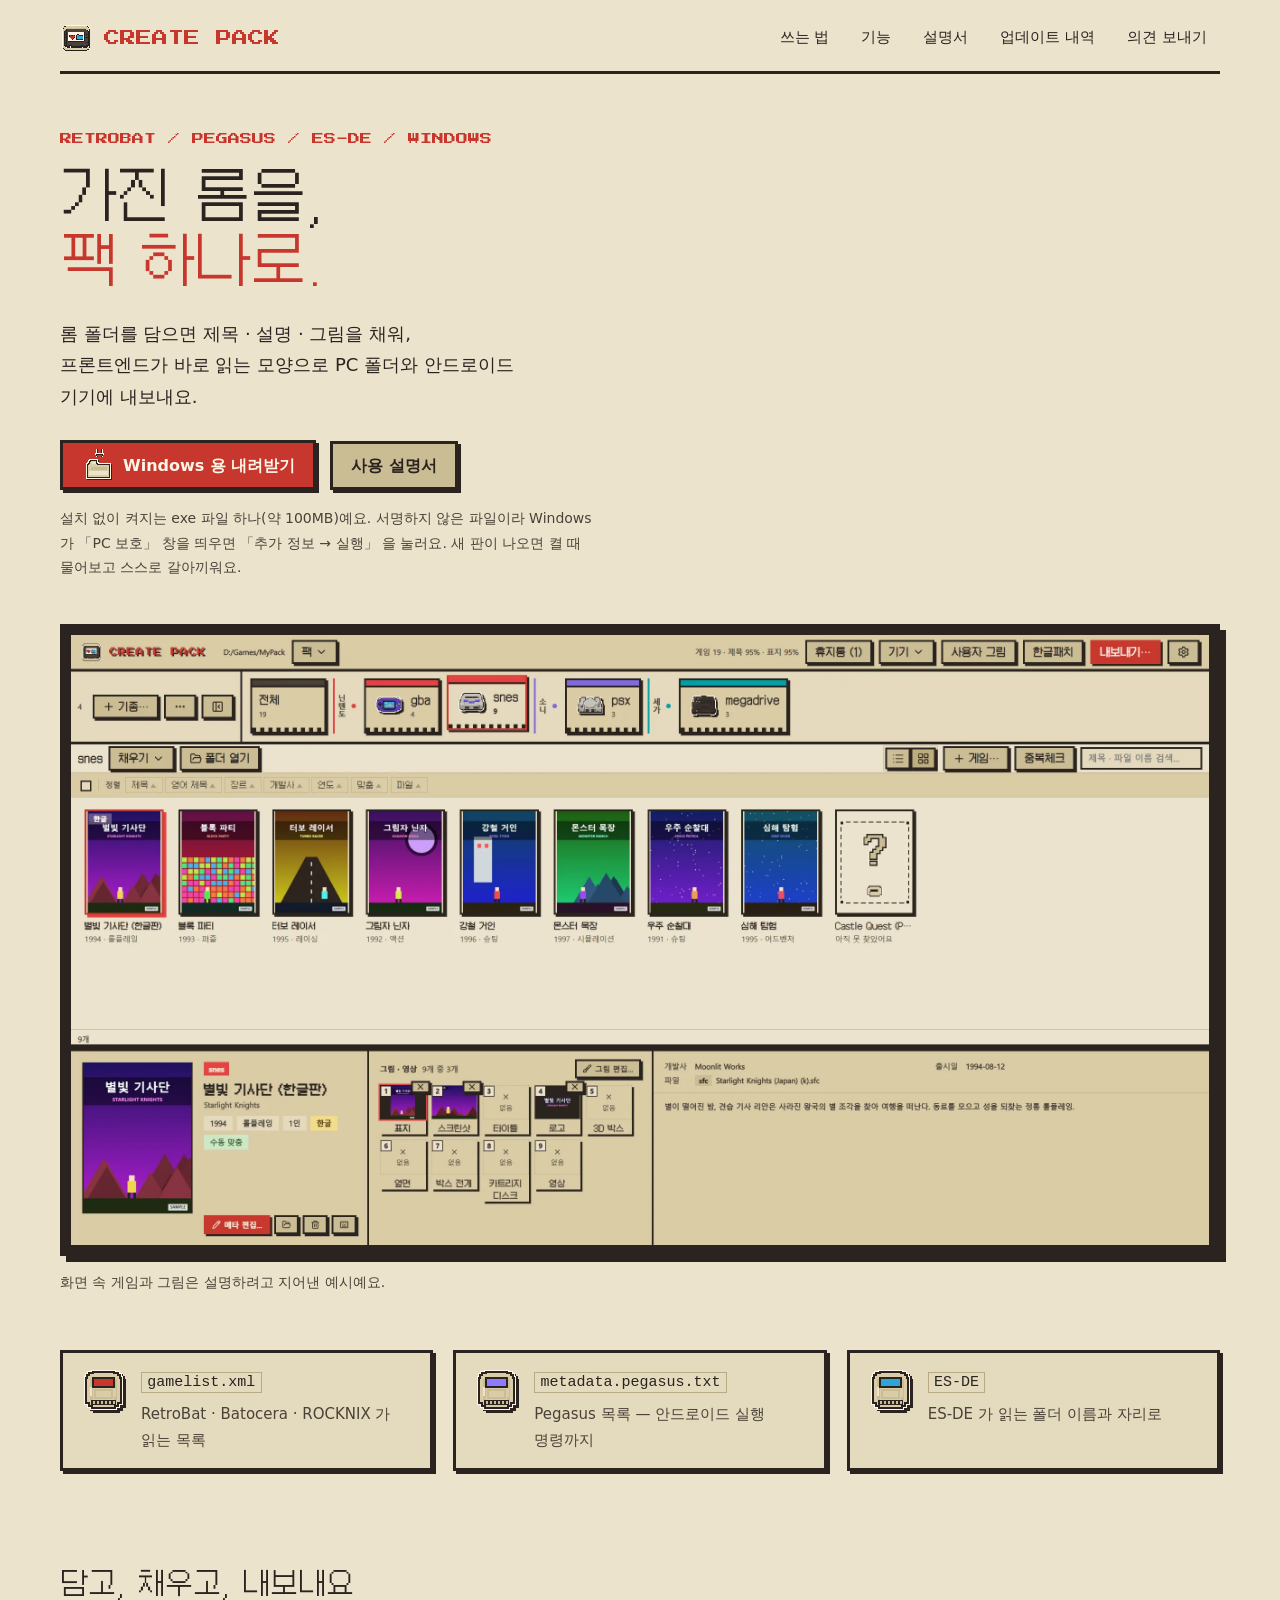
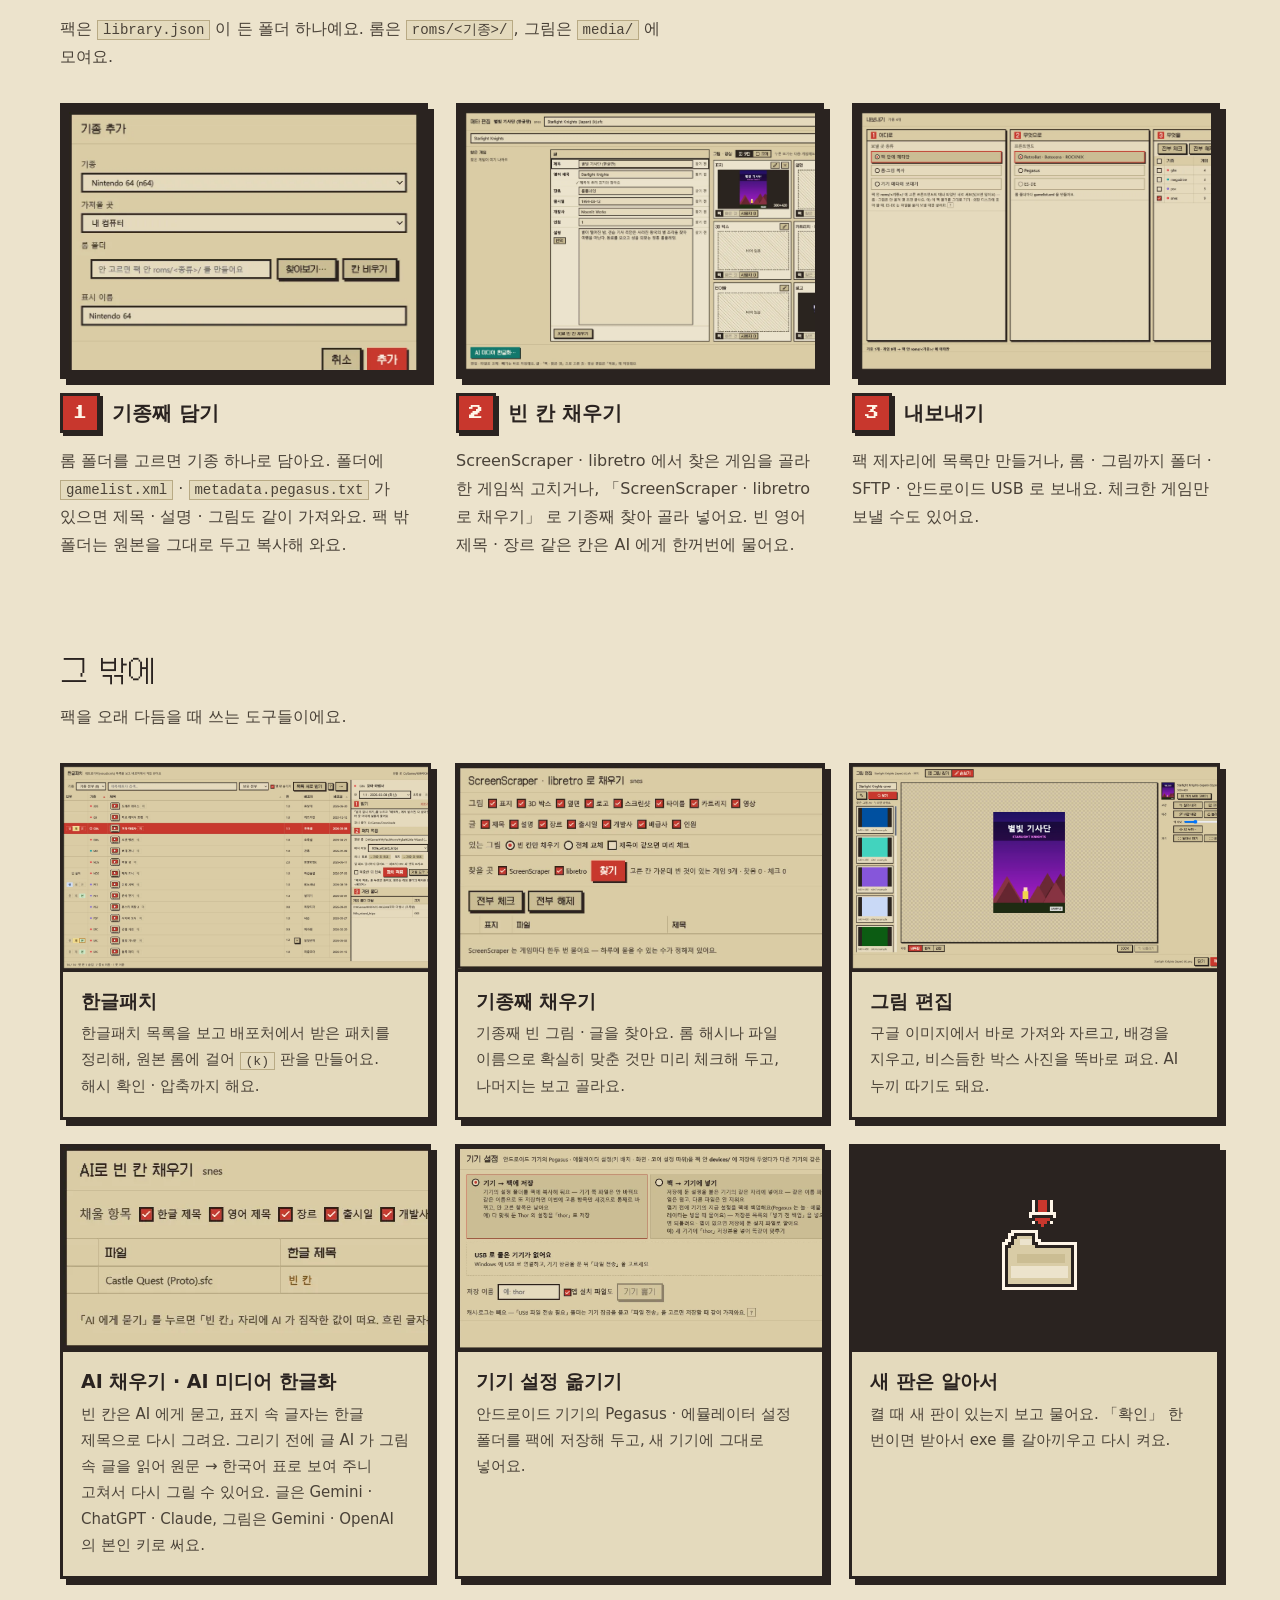
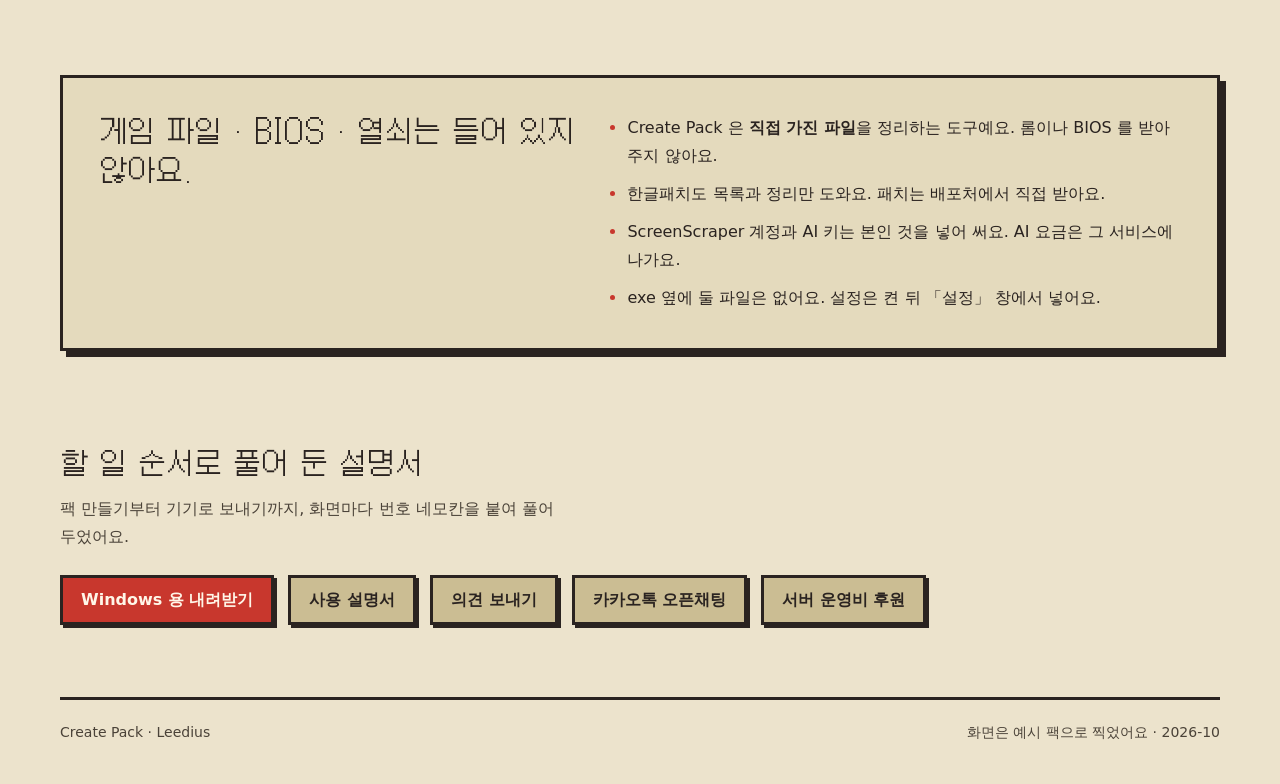
==== commit 6897adff: "[Feat] 서버 운영비 후원 창을 첫 화면 맨 아래 단추 줄에 넣는다 - 카카오페이 송금 주소는 휴대폰에서만 열리고 PC 브라우저에는 404 를 줘서 창에 QR 을 둔다 - 주소" ====
--- a/index.html
+++ b/index.html
@@ -65,10 +65,10 @@
 .end p{color:var(--dim);max-width:52ch;margin:0 0 24px}
 
 /* 의견 보내기 창 — 글은 Cloudflare Worker 를 거쳐 개발자 텔레그램으로 간다 */
-#feedback{width:min(560px,calc(100vw - 32px));max-height:calc(100dvh - 32px);background:var(--panel2);color:var(--text);border:3px solid var(--ink);box-shadow:var(--shadow-lg);padding:clamp(20px,4vw,28px)}
-#feedback::backdrop{background:rgb(42 35 32/.6)}
+#feedback,#donate{width:min(560px,calc(100vw - 32px));max-height:calc(100dvh - 32px);background:var(--panel2);color:var(--text);border:3px solid var(--ink);box-shadow:var(--shadow-lg);padding:clamp(20px,4vw,28px)}
+#feedback::backdrop,#donate::backdrop{background:rgb(42 35 32/.6)}
 #feedback form{display:grid;gap:14px}
-#feedback .note{margin:0;color:var(--dim);font-size:14px}
+#feedback .note,#donate .note{margin:0;color:var(--dim);font-size:14px}
 #feedback fieldset{border:0;margin:0;padding:0;display:flex;flex-wrap:wrap;gap:6px 18px}
 #feedback legend{font-weight:700;padding:0;margin-bottom:6px;width:100%}
 #feedback label{display:inline-flex;align-items:center;gap:6px}
@@ -79,7 +79,13 @@
 #feedback .field>span{font-weight:700}
 #fb-status{margin:0;min-height:1.7em;font-size:14.5px}
 #fb-status.bad{color:var(--danger-text)}
-#feedback .actions{display:flex;flex-wrap:wrap;gap:12px;justify-content:flex-end}
+#feedback .actions,#donate .actions{display:flex;flex-wrap:wrap;gap:12px;justify-content:flex-end}
+
+/* 서버 운영비 후원 창 — 카카오페이 송금 주소는 휴대폰에서만 열리고 PC 브라우저에는 404 를 줘서 QR 을 찍게 한다 */
+#donate[open]{display:grid;gap:14px;justify-items:center;text-align:center}
+#donate h2{margin:0}
+#donate .qr{display:block;width:220px;height:220px;max-width:100%}
+@media (hover:hover) and (pointer:fine){#donate .phone-only{display:none}}
 
 @media (max-width:900px){
   .steps,.cards,.facts{grid-template-columns:minmax(0,1fr)}
@@ -196,6 +202,7 @@
     <a class="btn" href="manual.html">사용 설명서</a>
     <button type="button" class="btn" data-feedback>의견 보내기</button>
     <a class="btn" href="https://open.kakao.com/o/sHHxYKPi" target="_blank" rel="noopener">카카오톡 오픈채팅</a>
+    <button type="button" class="btn" data-donate>서버 운영비 후원</button>
   </div>
 </section>
 </main>
@@ -205,6 +212,19 @@
   <span>화면은 예시 팩으로 찍었어요 · 2026-10</span>
 </footer>
 </div>
+
+<!-- 서버 운영비 후원 창. QR 은 assets/kakaopay-qr.svg 이고 아래 주소를 그대로 담았다. 주소를 바꾸면 QR 도 다시 만든다.
+     주소를 바로 여는 단추는 휴대폰 화면에서만 보인다(PC 브라우저에서는 404 라서). -->
+<dialog id="donate" aria-labelledby="dn-title">
+  <h2 id="dn-title">서버 운영비 후원</h2>
+  <p class="note">서버 운영비에 보태 주실 분만 편하게 보내 주세요. 보내지 않아도 모든 기능을 그대로 쓸 수 있어요.</p>
+  <img class="qr" src="assets/kakaopay-qr.svg" width="220" height="220" loading="lazy" alt="카카오페이 송금코드 QR">
+  <p class="note">카카오톡 스캐너나 휴대폰 카메라로 찍어 주세요.</p>
+  <div class="actions">
+    <a class="btn primary phone-only" href="https://qr.kakaopay.com/FW1607gRo" target="_blank" rel="noopener">카카오페이 열기</a>
+    <button type="button" class="btn" data-close>닫기</button>
+  </div>
+</dialog>
 
 <!-- 의견 보내기 창. action 은 Cloudflare Worker 주소, data-sitekey 는 Turnstile 공개 키다(둘 다 비밀이 아니다).
      봇 토큰은 Worker 에만 있다 — 이 저장소가 공개라서 페이지에 두면 누구나 가져간다. -->
@@ -231,6 +251,13 @@
   </form>
 </dialog>
 <script>
+// 서버 운영비 후원 — 단추를 누르면 QR 창을 연다.
+(() => {
+  const dialog = document.getElementById('donate');
+  document.querySelector('[data-donate]').addEventListener('click', () => dialog.showModal());
+  dialog.querySelector('[data-close]').addEventListener('click', () => dialog.close());
+})();
+
 // 의견 보내기 — 창을 처음 열 때 Turnstile(사람 확인) 스크립트를 불러 방문자마다 Cloudflare 를 부르지 않게 한다.
 // 보낼 때는 FormData 를 그대로 Worker 로 보낸다. 위젯이 폼 안에 cf-turnstile-response 칸을 스스로 넣는다.
 (() => {
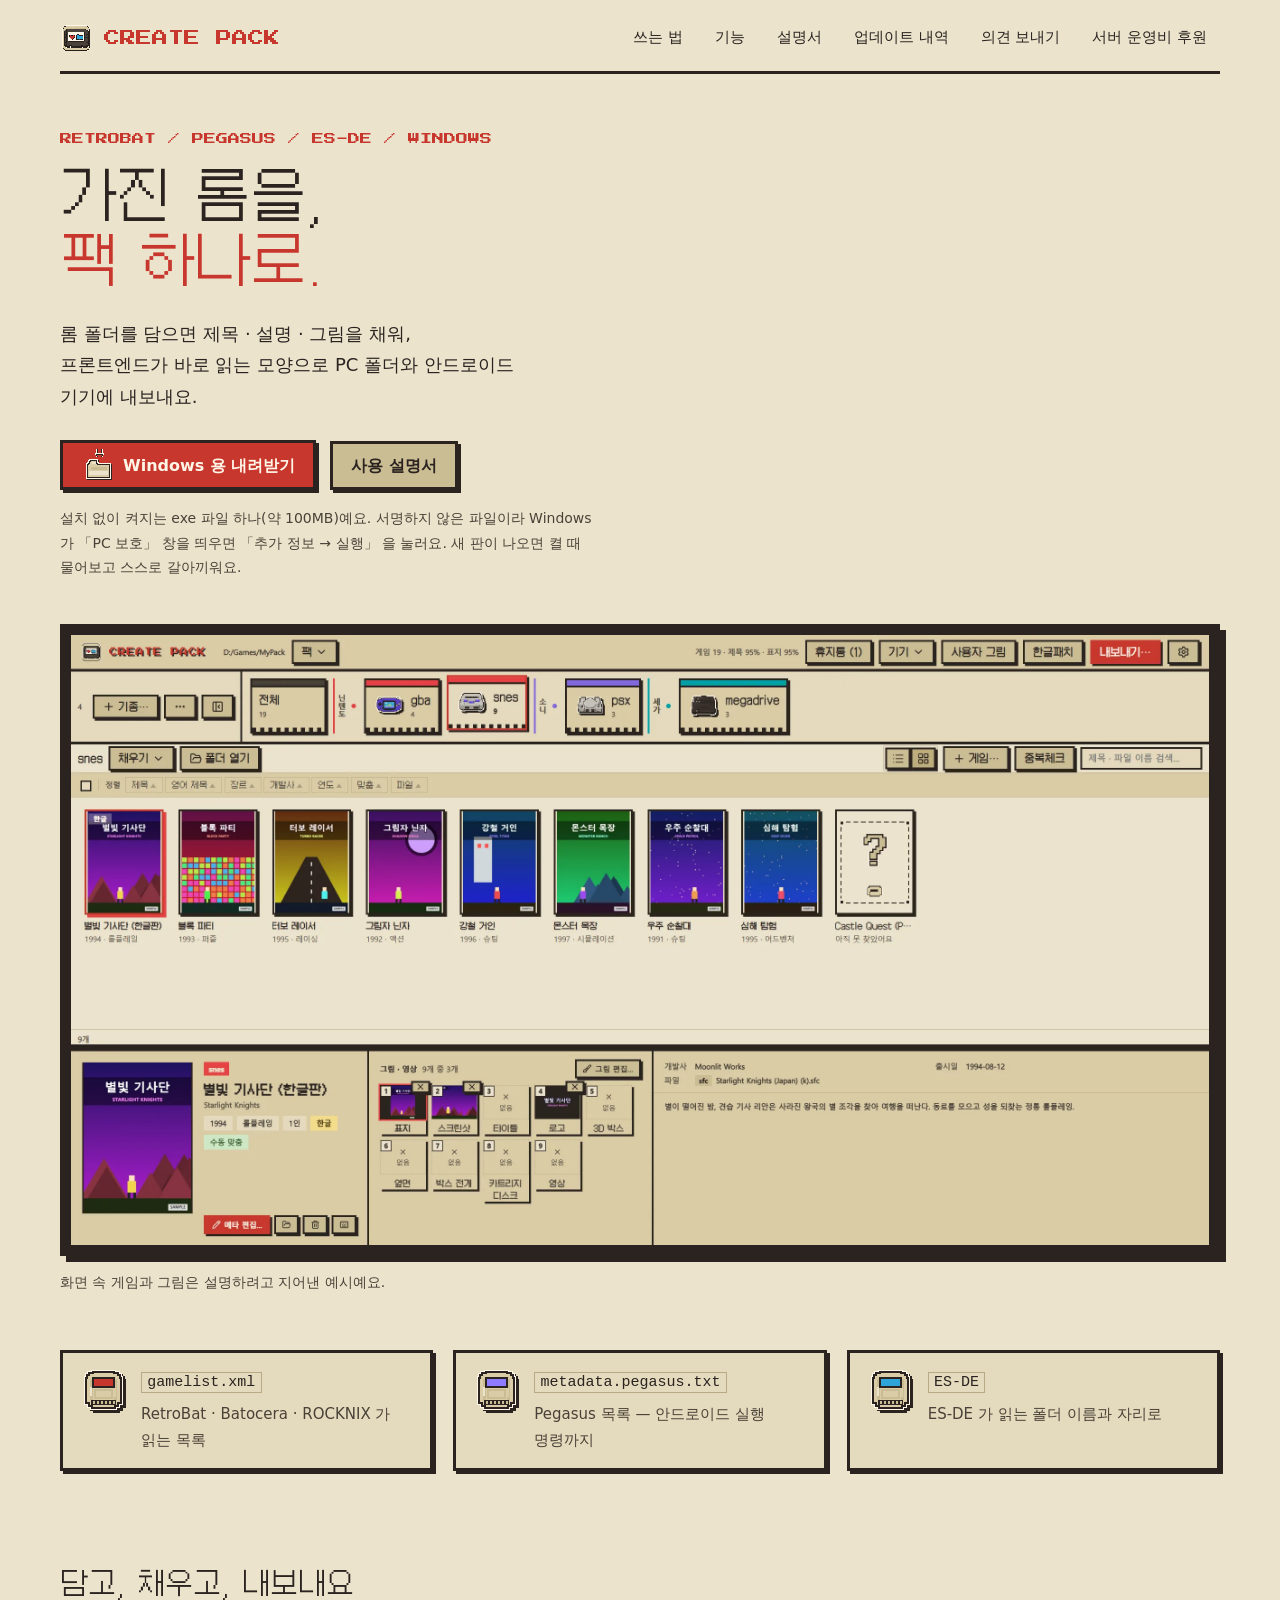
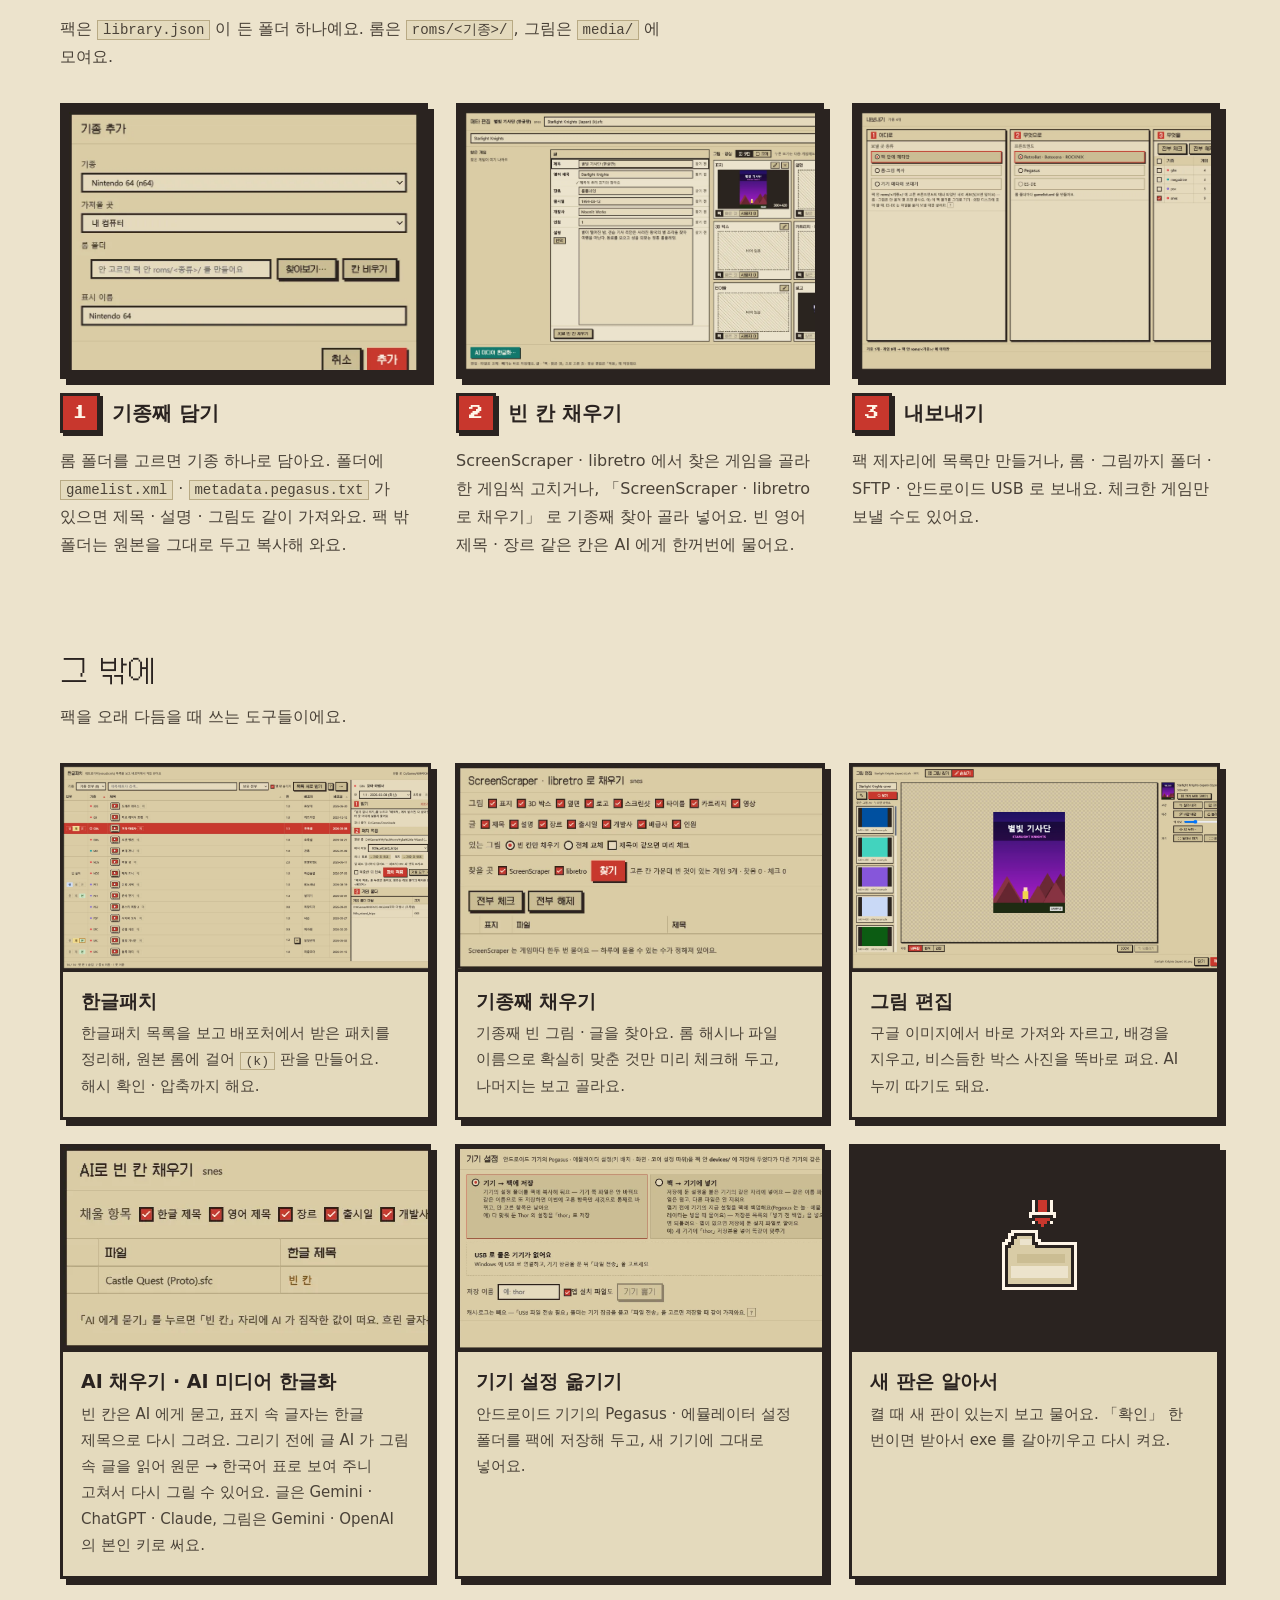
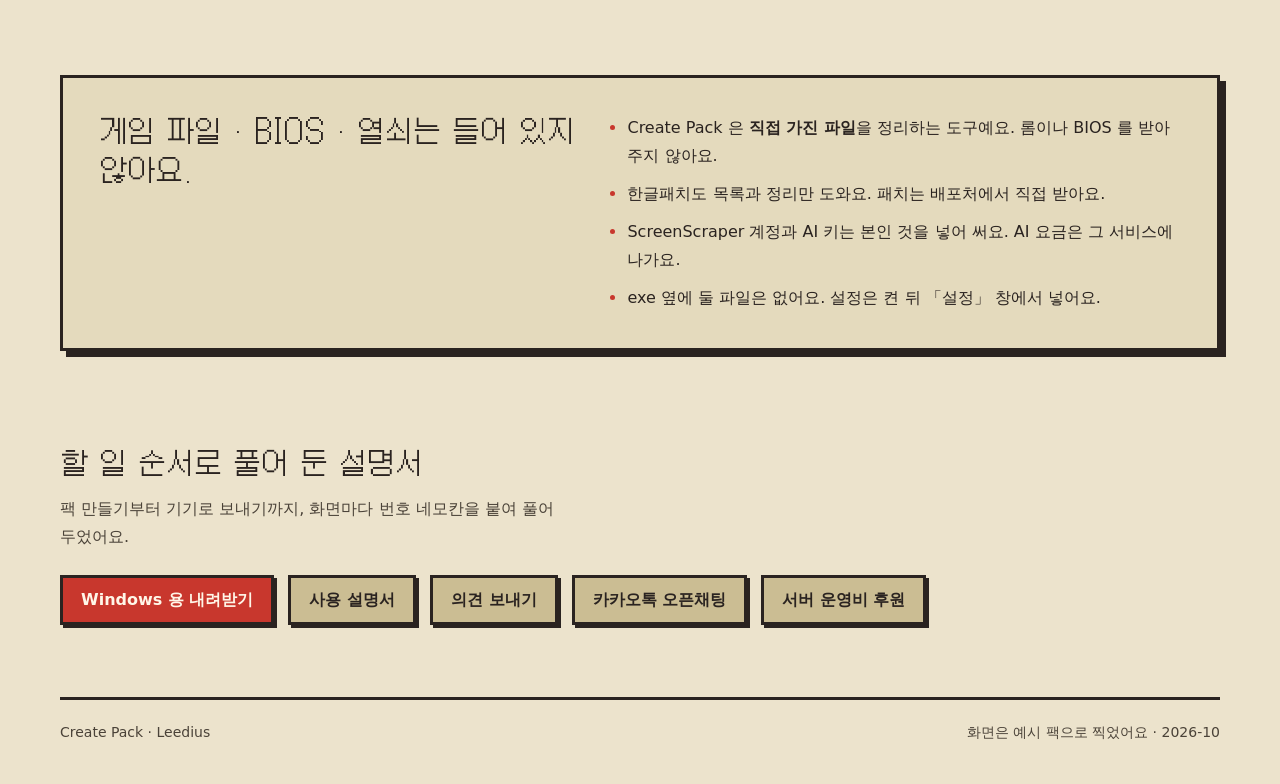
==== commit 40e06b39: "[Feat] 머리줄을 창 위에 고정하고 위 메뉴에도 서버 운영비 후원을 넣는다 - 세 쪽이 같이 쓰는 header.top 을 sticky 로 두고 앵커 이동 여백 · 설명서 목차 " ====
--- a/index.html
+++ b/index.html
@@ -101,7 +101,7 @@
 <div class="wrap">
 <header class="top">
   <a class="logo" href="./"><img src="assets/icon.png" alt="" width="32" height="32">CREATE PACK</a>
-  <nav aria-label="바로 가기"><a href="#how">쓰는 법</a><a href="#more">기능</a><a href="manual.html">설명서</a><a href="updates.html">업데이트 내역</a><button type="button" data-feedback>의견 보내기</button></nav>
+  <nav aria-label="바로 가기"><a href="#how">쓰는 법</a><a href="#more">기능</a><a href="manual.html">설명서</a><a href="updates.html">업데이트 내역</a><button type="button" data-feedback>의견 보내기</button><button type="button" data-donate>서버 운영비 후원</button></nav>
 </header>
 
 <main>
@@ -254,7 +254,7 @@
 // 서버 운영비 후원 — 단추를 누르면 QR 창을 연다.
 (() => {
   const dialog = document.getElementById('donate');
-  document.querySelector('[data-donate]').addEventListener('click', () => dialog.showModal());
+  document.querySelectorAll('[data-donate]').forEach((b) => b.addEventListener('click', () => dialog.showModal()));
   dialog.querySelector('[data-close]').addEventListener('click', () => dialog.close());
 })();
 
--- a/assets/site.css
+++ b/assets/site.css
@@ -91,7 +91,8 @@
 }
 html {
   scroll-behavior: smooth;
-  scroll-padding-top: 16px;
+  /* 고정한 머리줄 높이 + 16px — 목차 링크로 옮긴 제목이 머리줄에 가리지 않게 한다 */
+  scroll-padding-top: 96px;
 }
 body {
   margin: 0;
@@ -165,8 +166,15 @@
   }
 }
 
-/* 머리 띠 — 앱 머리줄처럼 아이콘 · 빨간 PressStart2P 로고 · 굵은 아래 선 */
+/* 머리 띠 — 앱 머리줄처럼 아이콘 · 빨간 PressStart2P 로고 · 굵은 아래 선.
+   스크롤해도 창 맨 위에 남는다. 좌우 여백까지 바탕색으로 덮어 지나가는 그림자가 옆으로 비치지 않게 한다. */
 header.top {
+  position: sticky;
+  top: 0;
+  z-index: 10;
+  background: var(--bg);
+  box-shadow: 0 0 0 100vmax var(--bg);
+  clip-path: inset(0 -100vmax);
   display: flex;
   flex-wrap: wrap;
   align-items: center;
@@ -213,6 +221,30 @@
   border-color: var(--ink);
   background: var(--panel);
   box-shadow: var(--shadow);
+}
+
+/* 좁은 화면 — 고정한 머리줄이 화면을 덜 차지하게 메뉴를 한 줄로 두고 옆으로 밀어 본다.
+   다음 메뉴가 살짝 보이게 여백을 줄이고, 옆으로 미는 칸이 그림자를 자르지 않게 아래 자리를 칸 안에 둔다. */
+@media (max-width: 999px) {
+  html {
+    scroll-padding-top: 116px;
+  }
+  header.top {
+    padding-block: 10px 0;
+    gap: 6px 20px;
+  }
+  header.top nav {
+    flex-wrap: nowrap;
+    gap: 2px;
+    width: 100%;
+    padding-bottom: 6px;
+    overflow-x: auto;
+    scrollbar-width: none;
+  }
+  header.top nav a,
+  header.top nav button {
+    padding-inline: 6px;
+  }
 }
 
 /* 단추 — 앱 단추와 같다. 누르면 그림자만큼 내려앉는다. */
